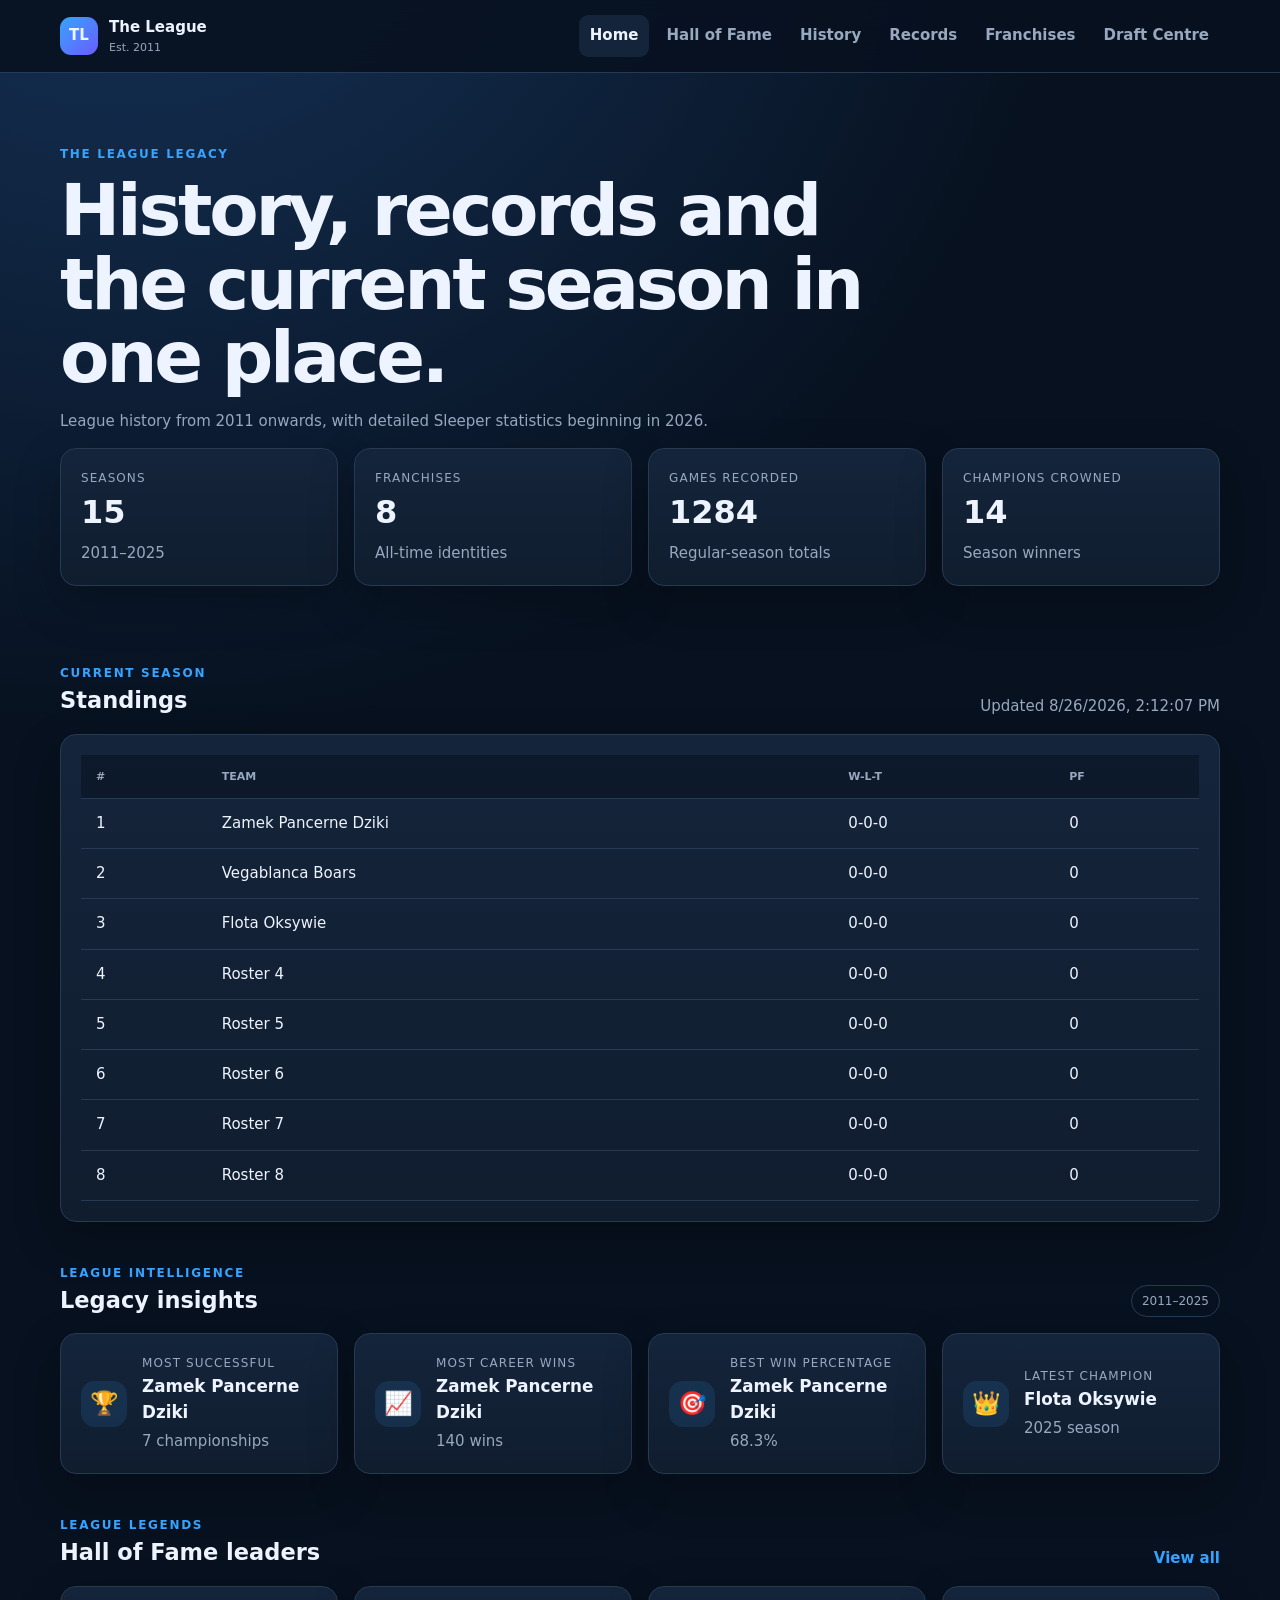
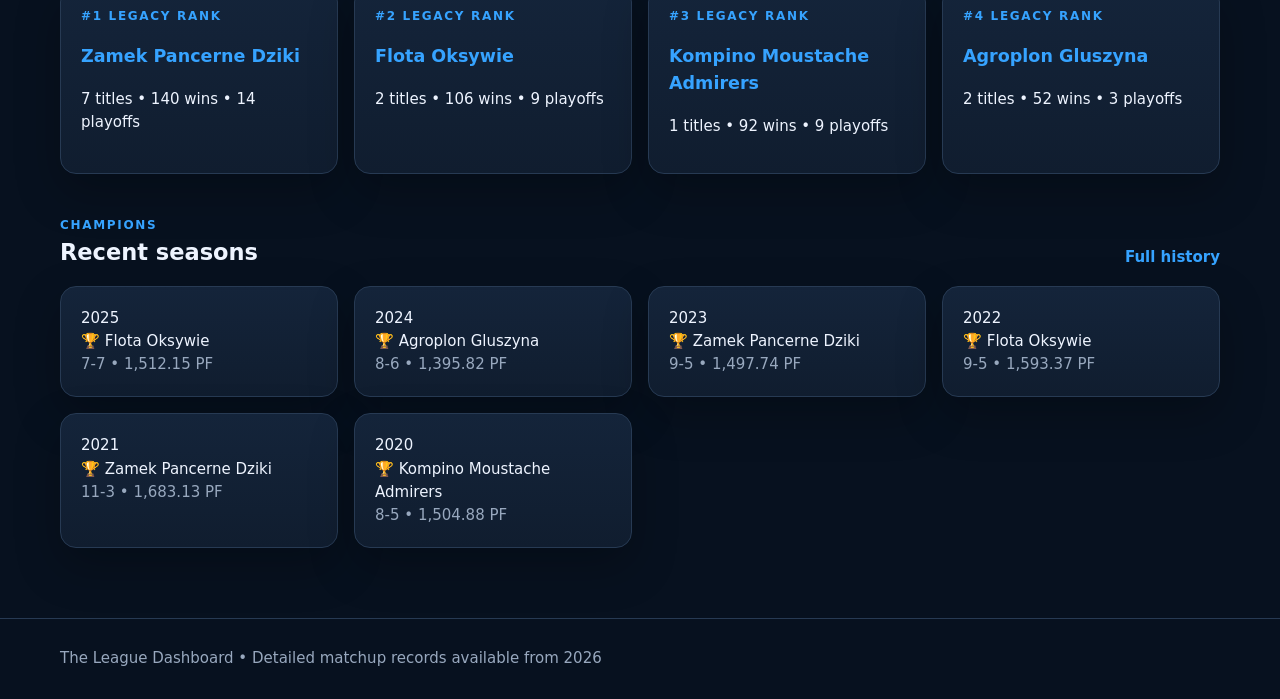
==== index.html @ a8aba73b "Add Draft Centre with year selector" ====
<!doctype html><html lang="en"><head><meta charset="utf-8"><meta name="viewport" content="width=device-width,initial-scale=1"><title>The League Dashboard</title><link rel="stylesheet" href="styles.css?v=4.2"></head><body data-page="home"><header class="site-header"><div class="wrap header-inner"><a class="brand" href="index.html"><span class="brand-mark">TL</span><span><strong>The League</strong><small>Est. 2011</small></span></a><button class="nav-toggle">Menu</button><nav class="nav"><a class="active" href="index.html">Home</a><a href="hall-of-fame.html">Hall of Fame</a><a href="history.html">History</a><a href="records.html">Records</a><a href="franchise.html">Franchises</a><a href="draft.html">Draft Centre</a></nav></div></header><main class="wrap"><section class="hero"><p class="eyebrow">The League Legacy</p><h1>History, records and the current season in one place.</h1><p class="lede">League history from 2011 onwards, with detailed Sleeper statistics beginning in 2026.</p><div id="hero-kpis" class="kpi-grid"></div></section><section><div class="section-heading"><div><p class="eyebrow">Current season</p><h2>Standings</h2></div><span id="live-updated" class="muted"></span></div><div id="live-standings" class="card"><p class="muted">Loading current standings...</p></div></section><section><div class="section-heading"><div><p class="eyebrow">League intelligence</p><h2>Legacy insights</h2></div><span class="scope-pill">2011–2025</span></div><div id="home-insights" class="insight-grid"></div></section><section><div class="section-heading"><div><p class="eyebrow">League legends</p><h2>Hall of Fame leaders</h2></div><a class="text-link" href="hall-of-fame.html">View all</a></div><div id="home-leaders" class="card-grid"></div></section><section><div class="section-heading"><div><p class="eyebrow">Champions</p><h2>Recent seasons</h2></div><a class="text-link" href="history.html">Full history</a></div><div id="recent-champions" class="timeline-grid"></div></section></main><dialog id="methodology-dialog" class="methodology-dialog" aria-labelledby="methodology-title"><div class="dialog-head"><div><p class="eyebrow">Calculated metric</p><h2 id="methodology-title">How this metric works</h2></div><button class="dialog-close" type="button" aria-label="Close explanation">×</button></div><div id="methodology-content" class="methodology-content"></div></dialog><footer><div class="wrap">The League Dashboard <span class="muted">• Detailed matchup records available from 2026</span></div></footer><script src="legacy.js?v=4.2"></script></body></html>
---- styles.css ----
:root{--bg:#07111f;--panel:#101d2f;--panel2:#14243a;--ink:#eef4ff;--muted:#98a8be;--line:#273a53;--blue:#36a3ff;--gold:#f6c453;--green:#55d6a0;--radius:16px;--shadow:0 18px 45px rgba(0,0,0,.25)}*{box-sizing:border-box}html{color-scheme:dark}body{margin:0;background:radial-gradient(circle at 10% -10%,#17365e 0,transparent 35%),var(--bg);color:var(--ink);font:15px/1.55 Inter,system-ui,sans-serif}.wrap{width:min(1160px,calc(100% - 32px));margin:auto}.site-header{position:sticky;top:0;z-index:20;background:rgba(7,17,31,.88);border-bottom:1px solid var(--line);backdrop-filter:blur(16px)}.header-inner{min-height:72px;display:flex;align-items:center;justify-content:space-between}.brand{display:flex;align-items:center;gap:11px;color:var(--ink);text-decoration:none}.brand-mark{display:grid;place-items:center;width:38px;height:38px;border-radius:11px;background:linear-gradient(135deg,var(--blue),#6b5cff);font-weight:900}.brand strong,.brand small{display:block}.brand small{color:var(--muted);font-size:11px}.nav{display:flex;gap:6px}.nav a{color:var(--muted);text-decoration:none;padding:9px 11px;border-radius:9px;font-weight:650}.nav a:hover,.nav a.active{background:var(--panel2);color:var(--ink)}.nav-toggle{display:none}.hero,.page-hero{padding:72px 0 36px}.hero h1,.page-hero h1{font-size:clamp(2.25rem,6vw,4.5rem);line-height:1.02;letter-spacing:-.045em;max-width:850px;margin:.15em 0}.eyebrow{color:var(--blue);text-transform:uppercase;letter-spacing:.14em;font-weight:850;font-size:12px;margin:0}.lede,.muted{color:var(--muted)}.kpi-grid,.card-grid,.timeline-grid,.insight-grid{display:grid;grid-template-columns:repeat(4,1fr);gap:16px}.card,.record-card,.timeline-card,.insight-card,.dynasty-card{background:linear-gradient(180deg,var(--panel2),var(--panel));border:1px solid var(--line);border-radius:var(--radius);padding:20px;box-shadow:var(--shadow)}.kpi .value,.record-value{font-size:2rem;font-weight:900}.kpi .label,.record-label{color:var(--muted);font-size:12px;text-transform:uppercase;letter-spacing:.09em}.kpi .detail,.record-detail{color:var(--muted);margin-top:5px}.section-heading{display:flex;align-items:end;justify-content:space-between;gap:18px;margin:42px 0 16px}.section-heading h2{margin:0}.scope-pill{padding:6px 10px;border:1px solid var(--line);border-radius:999px;color:var(--muted);font-size:12px}.text-link{color:var(--blue);text-decoration:none;font-weight:750}.table-wrap{overflow:auto;padding:0}table{width:100%;border-collapse:collapse;min-width:700px}th,td{padding:13px 15px;text-align:left;border-bottom:1px solid var(--line);white-space:nowrap}th{font-size:11px;text-transform:uppercase;color:var(--muted);background:rgba(7,17,31,.5)}.champion{color:var(--gold)}.insight-card{display:flex;gap:15px;align-items:center}.insight-icon{display:grid;place-items:center;flex:0 0 46px;height:46px;border-radius:14px;background:rgba(54,163,255,.12);font-size:23px}.insight-value{font-size:1.05rem;font-weight:850}.dynasty-podium{display:grid;grid-template-columns:repeat(3,1fr);gap:18px;align-items:end}.dynasty-card{text-align:center;position:relative;border-radius:20px;padding:28px 20px}.dynasty-card.place-1{min-height:285px;border-color:rgba(246,196,83,.75);background:radial-gradient(circle at top,rgba(246,196,83,.18),transparent 55%),linear-gradient(180deg,var(--panel2),var(--panel))}.dynasty-place{font-size:2.2rem}.dynasty-grade{position:absolute;top:16px;right:16px;width:48px;height:48px;display:grid;place-items:center;border-radius:50%;background:var(--blue);font-weight:950}.place-1 .dynasty-grade{background:var(--gold);color:#392b04}.dynasty-card h3 a{color:var(--ink);text-decoration:none}.dynasty-index{font-size:2.7rem;font-weight:950}.dynasty-index small{font-size:.8rem;color:var(--muted)}.grade-badge{display:inline-grid;place-items:center;min-width:36px;height:28px;border-radius:8px;background:rgba(54,163,255,.16);color:#86c9ff;font-weight:900}.filters{margin:15px 0 22px}.filters label{color:var(--muted);font-size:12px;text-transform:uppercase}.filters select{display:block;margin-top:7px;min-width:240px;background:var(--panel);color:var(--ink);border:1px solid var(--line);border-radius:10px;padding:10px}.career-timeline{display:flex;gap:8px;overflow-x:auto}.timeline-season{min-width:76px;text-align:center;text-decoration:none;color:var(--ink);border:1px solid var(--line);border-radius:12px;padding:10px 7px}.timeline-season span,.timeline-season small{display:block;color:var(--muted);font-size:11px}.timeline-season strong{display:block;font-size:1.45rem;margin:5px}.timeline-season.finish-1{border-color:rgba(246,196,83,.75);background:rgba(246,196,83,.08)}.two-col{display:grid;grid-template-columns:2fr 1fr;gap:24px}.identity-list{list-style:none;padding:0}.identity-list li{padding:9px 0;border-bottom:1px solid var(--line)}footer{border-top:1px solid var(--line);margin-top:70px;padding:28px 0;color:var(--muted)}@media(max-width:900px){.nav-toggle{display:block;background:var(--panel);color:var(--ink);border:1px solid var(--line);padding:8px 12px}.nav{display:none;position:absolute;top:70px;left:16px;right:16px;flex-direction:column;background:var(--panel);padding:10px}.nav.open{display:flex}.kpi-grid,.card-grid,.timeline-grid,.insight-grid{grid-template-columns:repeat(2,1fr)}.dynasty-podium,.two-col{grid-template-columns:1fr}}@media(max-width:570px){.kpi-grid,.card-grid,.timeline-grid,.insight-grid{grid-template-columns:1fr}}

/* Version 5: methodology information for calculated metrics */
.metric-label{display:inline-flex;align-items:center;gap:6px}.info-icon{display:inline-grid;place-items:center;width:19px;height:19px;padding:0;border:1px solid rgba(134,201,255,.55);border-radius:50%;background:rgba(54,163,255,.12);color:#86c9ff;font:800 12px/1 Georgia,serif;cursor:pointer;vertical-align:middle}.info-icon:hover,.info-icon:focus-visible{background:var(--blue);border-color:var(--blue);color:#fff;outline:none;box-shadow:0 0 0 3px rgba(54,163,255,.2)}.dynasty-grade .info-icon{position:absolute;right:-5px;bottom:-4px;width:18px;height:18px;background:var(--panel);color:#86c9ff}.dynasty-index small{display:inline-flex;align-items:center;gap:5px}.methodology-dialog{width:min(600px,calc(100% - 28px));padding:0;border:1px solid var(--line);border-radius:18px;background:linear-gradient(180deg,var(--panel2),var(--panel));color:var(--ink);box-shadow:0 30px 90px rgba(0,0,0,.55)}.methodology-dialog::backdrop{background:rgba(1,7,15,.72);backdrop-filter:blur(4px)}.dialog-head{display:flex;align-items:flex-start;justify-content:space-between;gap:20px;padding:24px 26px 17px;border-bottom:1px solid var(--line)}.dialog-head h2{margin:3px 0 0}.dialog-close{display:grid;place-items:center;flex:0 0 36px;height:36px;border:1px solid var(--line);border-radius:10px;background:rgba(7,17,31,.5);color:var(--ink);font-size:25px;cursor:pointer}.dialog-close:hover{border-color:var(--blue)}.methodology-content{padding:22px 26px 27px;color:var(--muted)}.methodology-content p:first-child{margin-top:0}.methodology-content strong{color:var(--ink)}.methodology-content li{margin:5px 0}.formula{padding:15px 17px;border:1px solid var(--line);border-radius:12px;background:rgba(7,17,31,.45)}.method-note{font-size:13px;border-left:3px solid var(--gold);padding-left:12px}.kpi .label .info-icon{transform:translateY(-1px)}

.record-grid,.podium-grid{display:grid;grid-template-columns:repeat(3,1fr);gap:16px}.podium-card{background:linear-gradient(180deg,var(--panel2),var(--panel));border:1px solid var(--line);border-radius:var(--radius);padding:20px;box-shadow:var(--shadow)}.podium-place{font-size:2rem}.podium-card h3{margin:7px 0 0}.notice{margin:40px 0;padding:18px 20px;border:1px solid #5b4c27;border-radius:var(--radius);background:rgba(246,196,83,.08)}.notice p{margin:.35rem 0 0;color:var(--muted)}.version{float:right;font-size:12px;color:var(--muted)}.error{background:rgba(255,123,123,.1);border:1px solid rgba(255,123,123,.5);padding:16px;border-radius:12px}@media(max-width:900px){.record-grid,.podium-grid{grid-template-columns:1fr}}
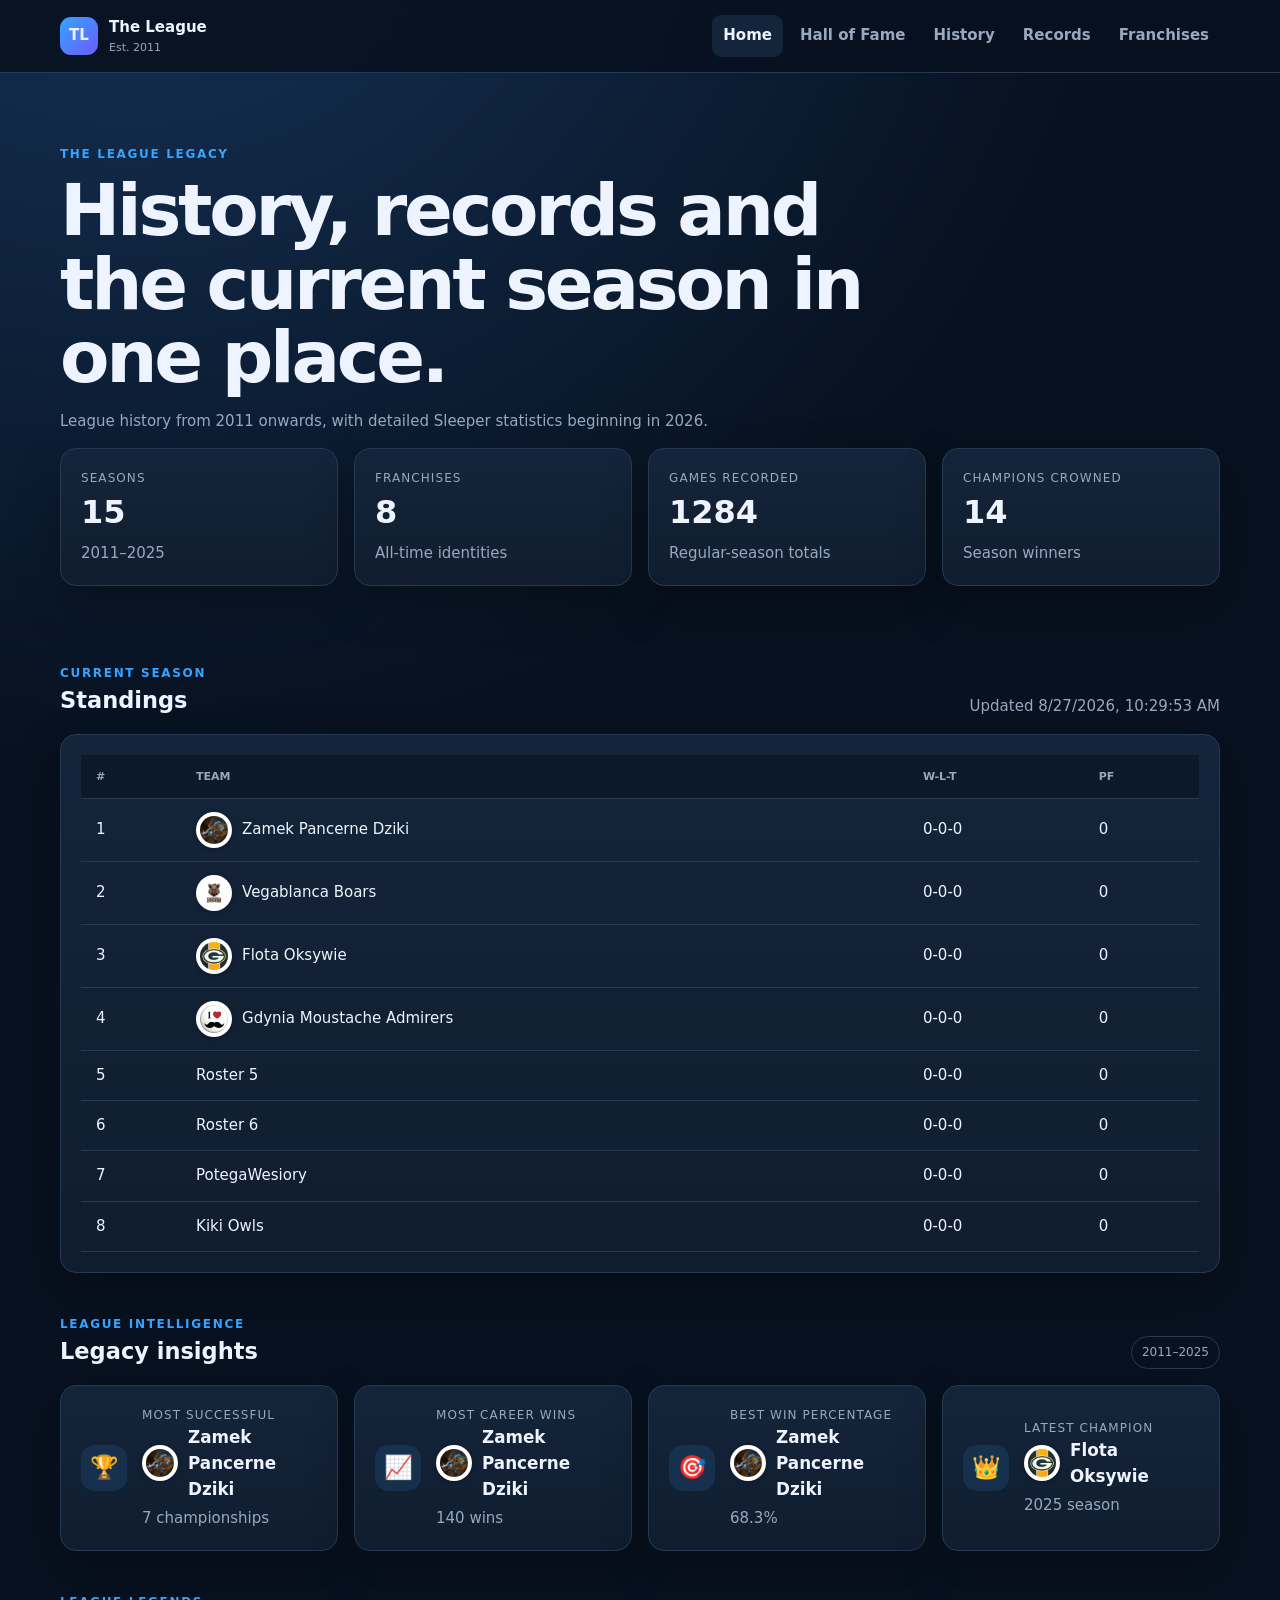
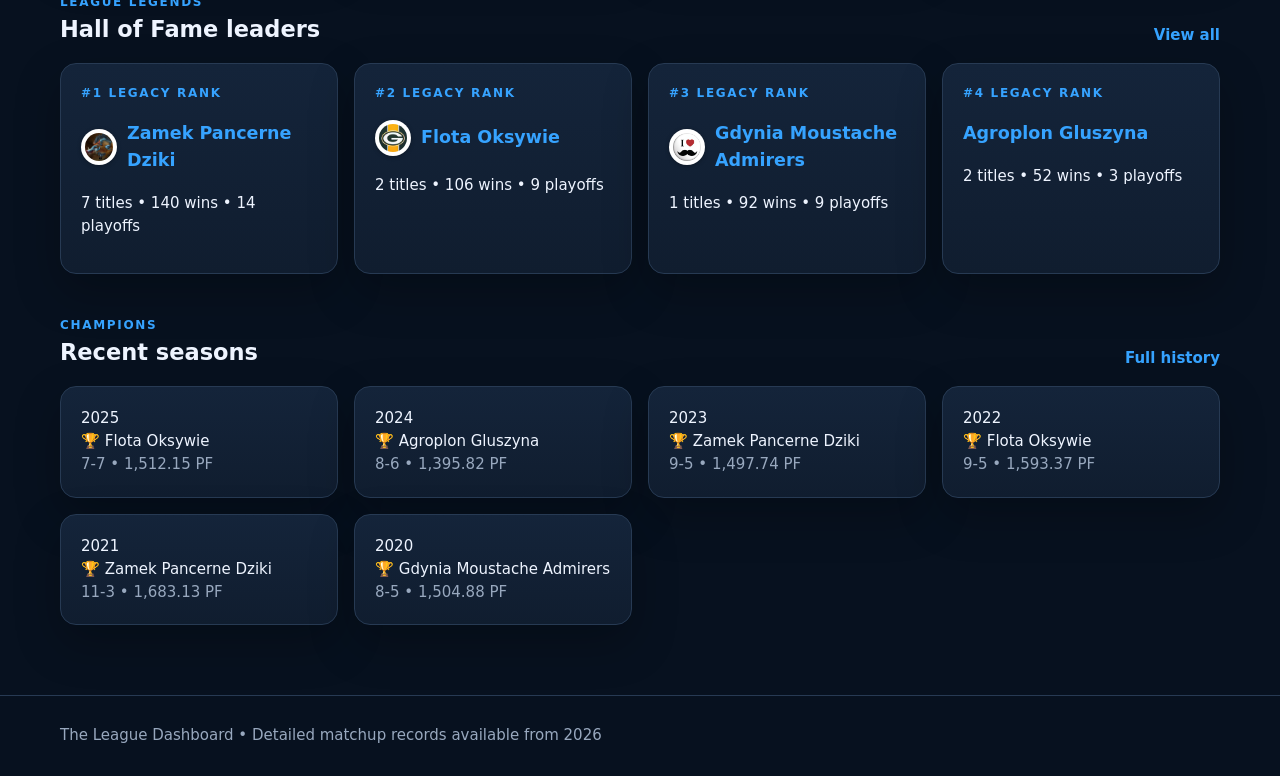
==== commit 60f75a7b: "Add automatic franchise logos" ====
--- a/index.html
+++ b/index.html
@@ -1 +1 @@
-<!doctype html><html lang="en"><head><meta charset="utf-8"><meta name="viewport" content="width=device-width,initial-scale=1"><title>The League Dashboard</title><link rel="stylesheet" href="styles.css?v=4.2"></head><body data-page="home"><header class="site-header"><div class="wrap header-inner"><a class="brand" href="index.html"><span class="brand-mark">TL</span><span><strong>The League</strong><small>Est. 2011</small></span></a><button class="nav-toggle">Menu</button><nav class="nav"><a class="active" href="index.html">Home</a><a href="hall-of-fame.html">Hall of Fame</a><a href="history.html">History</a><a href="records.html">Records</a><a href="franchise.html">Franchises</a><a href="draft.html">Draft Centre</a></nav></div></header><main class="wrap"><section class="hero"><p class="eyebrow">The League Legacy</p><h1>History, records and the current season in one place.</h1><p class="lede">League history from 2011 onwards, with detailed Sleeper statistics beginning in 2026.</p><div id="hero-kpis" class="kpi-grid"></div></section><section><div class="section-heading"><div><p class="eyebrow">Current season</p><h2>Standings</h2></div><span id="live-updated" class="muted"></span></div><div id="live-standings" class="card"><p class="muted">Loading current standings...</p></div></section><section><div class="section-heading"><div><p class="eyebrow">League intelligence</p><h2>Legacy insights</h2></div><span class="scope-pill">2011–2025</span></div><div id="home-insights" class="insight-grid"></div></section><section><div class="section-heading"><div><p class="eyebrow">League legends</p><h2>Hall of Fame leaders</h2></div><a class="text-link" href="hall-of-fame.html">View all</a></div><div id="home-leaders" class="card-grid"></div></section><section><div class="section-heading"><div><p class="eyebrow">Champions</p><h2>Recent seasons</h2></div><a class="text-link" href="history.html">Full history</a></div><div id="recent-champions" class="timeline-grid"></div></section></main><dialog id="methodology-dialog" class="methodology-dialog" aria-labelledby="methodology-title"><div class="dialog-head"><div><p class="eyebrow">Calculated metric</p><h2 id="methodology-title">How this metric works</h2></div><button class="dialog-close" type="button" aria-label="Close explanation">×</button></div><div id="methodology-content" class="methodology-content"></div></dialog><footer><div class="wrap">The League Dashboard <span class="muted">• Detailed matchup records available from 2026</span></div></footer><script src="legacy.js?v=4.2"></script></body></html>
+<!doctype html><html lang="en"><head><meta charset="utf-8"><meta name="viewport" content="width=device-width,initial-scale=1"><title>The League Dashboard</title><link rel="stylesheet" href="styles.css?v=4.2"></head><body data-page="home"><header class="site-header"><div class="wrap header-inner"><a class="brand" href="index.html"><span class="brand-mark">TL</span><span><strong>The League</strong><small>Est. 2011</small></span></a><button class="nav-toggle">Menu</button><nav class="nav"><a class="active" href="index.html">Home</a><a href="hall-of-fame.html">Hall of Fame</a><a href="history.html">History</a><a href="records.html">Records</a><a href="franchise.html">Franchises</a></nav></div></header><main class="wrap"><section class="hero"><p class="eyebrow">The League Legacy</p><h1>History, records and the current season in one place.</h1><p class="lede">League history from 2011 onwards, with detailed Sleeper statistics beginning in 2026.</p><div id="hero-kpis" class="kpi-grid"></div></section><section><div class="section-heading"><div><p class="eyebrow">Current season</p><h2>Standings</h2></div><span id="live-updated" class="muted"></span></div><div id="live-standings" class="card"><p class="muted">Loading current standings...</p></div></section><section><div class="section-heading"><div><p class="eyebrow">League intelligence</p><h2>Legacy insights</h2></div><span class="scope-pill">2011–2025</span></div><div id="home-insights" class="insight-grid"></div></section><section><div class="section-heading"><div><p class="eyebrow">League legends</p><h2>Hall of Fame leaders</h2></div><a class="text-link" href="hall-of-fame.html">View all</a></div><div id="home-leaders" class="card-grid"></div></section><section><div class="section-heading"><div><p class="eyebrow">Champions</p><h2>Recent seasons</h2></div><a class="text-link" href="history.html">Full history</a></div><div id="recent-champions" class="timeline-grid"></div></section></main><dialog id="methodology-dialog" class="methodology-dialog" aria-labelledby="methodology-title"><div class="dialog-head"><div><p class="eyebrow">Calculated metric</p><h2 id="methodology-title">How this metric works</h2></div><button class="dialog-close" type="button" aria-label="Close explanation">×</button></div><div id="methodology-content" class="methodology-content"></div></dialog><footer><div class="wrap">The League Dashboard <span class="muted">• Detailed matchup records available from 2026</span></div></footer><script src="legacy.js?v=4.2"></script><script src="logo-enhancer.js?v=1.0"></script></body></html>
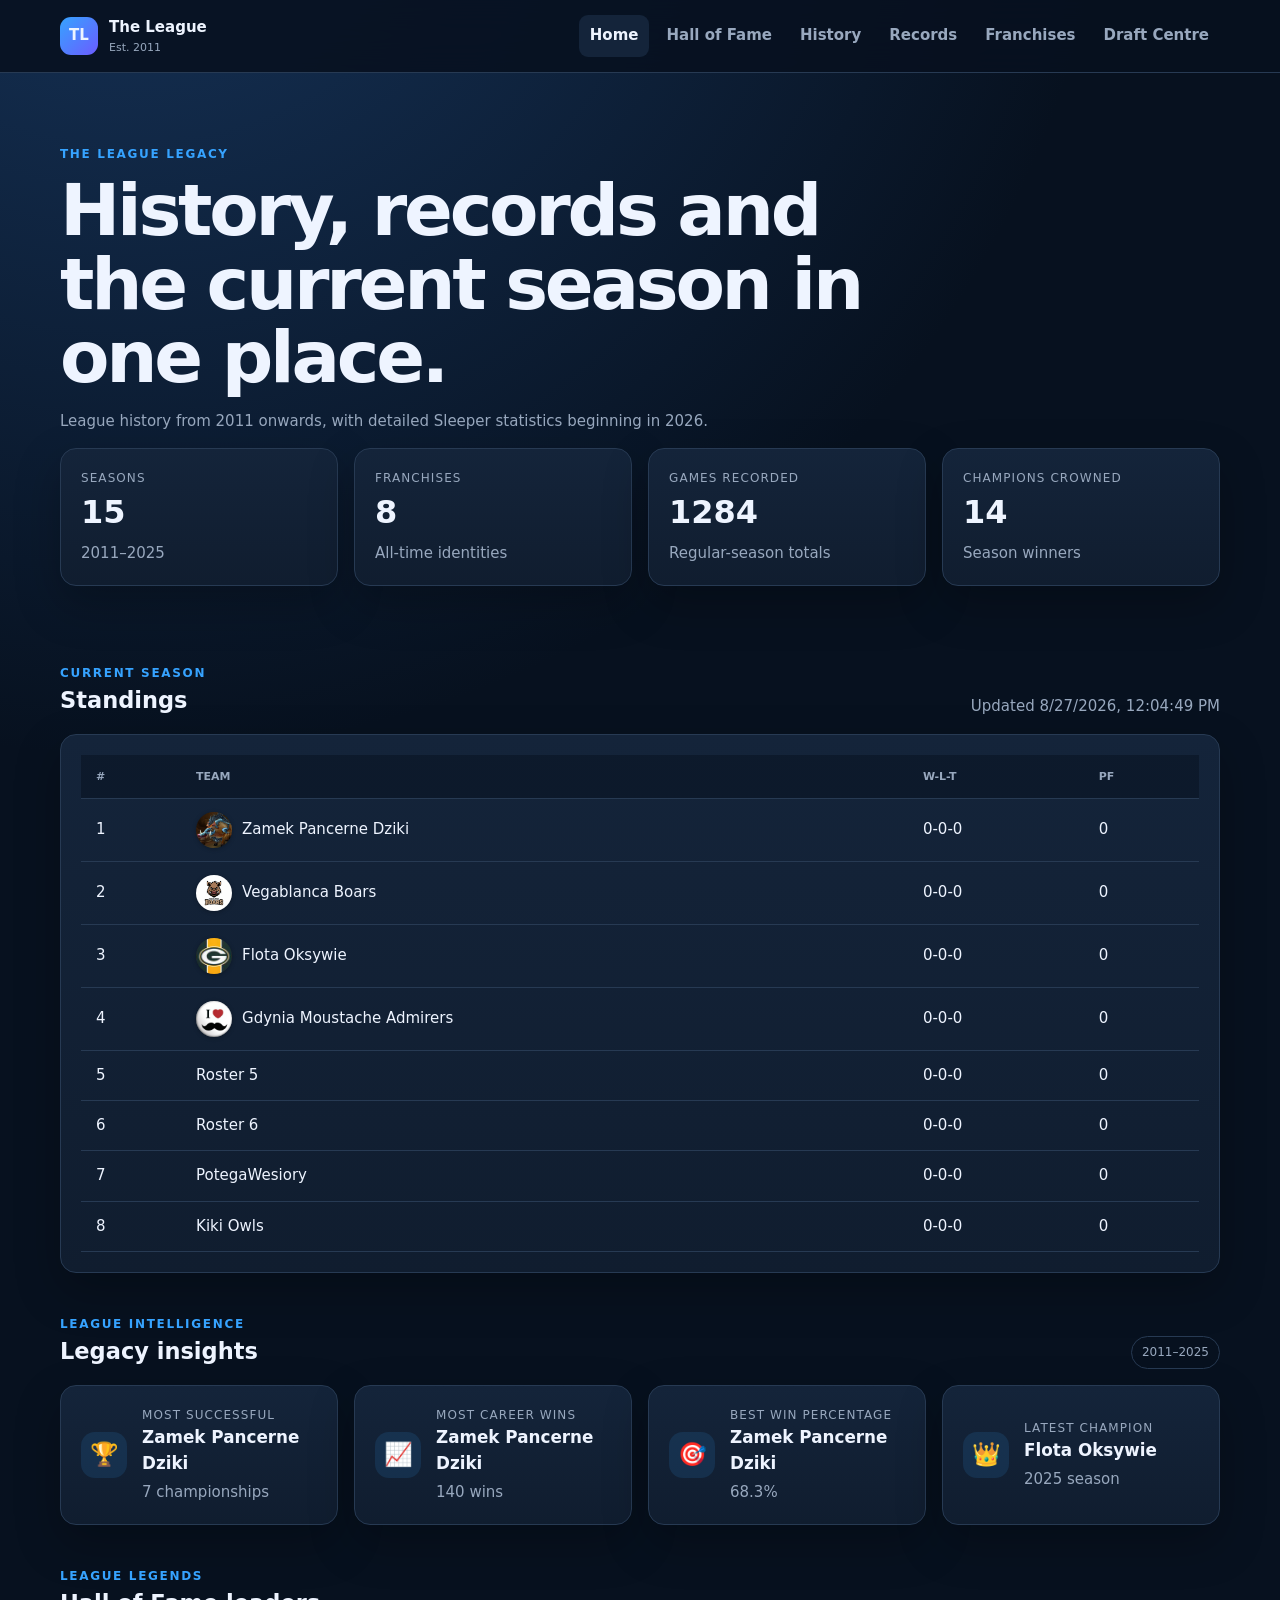
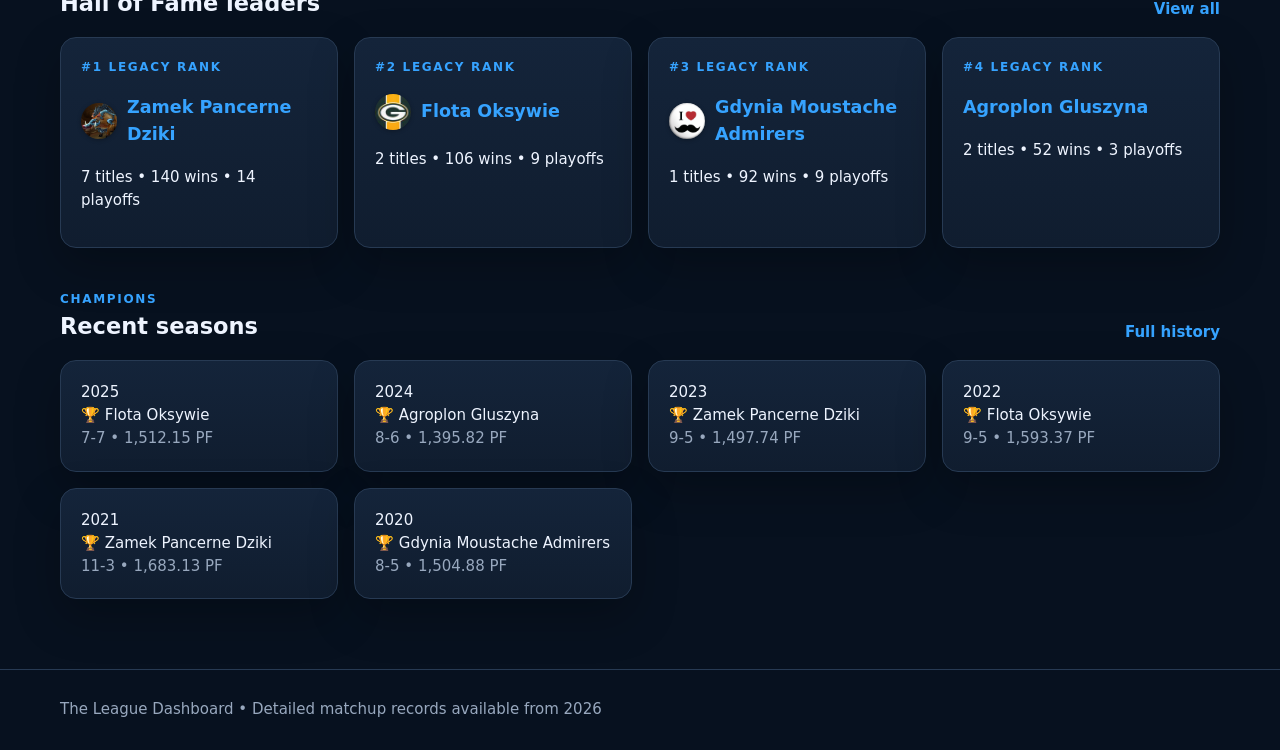
==== commit 1041296d: "Restore Draft Centre navigation" ====
--- a/index.html
+++ b/index.html
@@ -1 +1 @@
-<!doctype html><html lang="en"><head><meta charset="utf-8"><meta name="viewport" content="width=device-width,initial-scale=1"><title>The League Dashboard</title><link rel="stylesheet" href="styles.css?v=4.2"></head><body data-page="home"><header class="site-header"><div class="wrap header-inner"><a class="brand" href="index.html"><span class="brand-mark">TL</span><span><strong>The League</strong><small>Est. 2011</small></span></a><button class="nav-toggle">Menu</button><nav class="nav"><a class="active" href="index.html">Home</a><a href="hall-of-fame.html">Hall of Fame</a><a href="history.html">History</a><a href="records.html">Records</a><a href="franchise.html">Franchises</a></nav></div></header><main class="wrap"><section class="hero"><p class="eyebrow">The League Legacy</p><h1>History, records and the current season in one place.</h1><p class="lede">League history from 2011 onwards, with detailed Sleeper statistics beginning in 2026.</p><div id="hero-kpis" class="kpi-grid"></div></section><section><div class="section-heading"><div><p class="eyebrow">Current season</p><h2>Standings</h2></div><span id="live-updated" class="muted"></span></div><div id="live-standings" class="card"><p class="muted">Loading current standings...</p></div></section><section><div class="section-heading"><div><p class="eyebrow">League intelligence</p><h2>Legacy insights</h2></div><span class="scope-pill">2011–2025</span></div><div id="home-insights" class="insight-grid"></div></section><section><div class="section-heading"><div><p class="eyebrow">League legends</p><h2>Hall of Fame leaders</h2></div><a class="text-link" href="hall-of-fame.html">View all</a></div><div id="home-leaders" class="card-grid"></div></section><section><div class="section-heading"><div><p class="eyebrow">Champions</p><h2>Recent seasons</h2></div><a class="text-link" href="history.html">Full history</a></div><div id="recent-champions" class="timeline-grid"></div></section></main><dialog id="methodology-dialog" class="methodology-dialog" aria-labelledby="methodology-title"><div class="dialog-head"><div><p class="eyebrow">Calculated metric</p><h2 id="methodology-title">How this metric works</h2></div><button class="dialog-close" type="button" aria-label="Close explanation">×</button></div><div id="methodology-content" class="methodology-content"></div></dialog><footer><div class="wrap">The League Dashboard <span class="muted">• Detailed matchup records available from 2026</span></div></footer><script src="legacy.js?v=4.2"></script><script src="logo-enhancer.js?v=1.0"></script></body></html>+<!doctype html><html lang="en"><head><meta charset="utf-8"><meta name="viewport" content="width=device-width,initial-scale=1"><title>The League Dashboard</title><link rel="stylesheet" href="styles.css?v=4.2"></head><body data-page="home"><header class="site-header"><div class="wrap header-inner"><a class="brand" href="index.html"><span class="brand-mark">TL</span><span><strong>The League</strong><small>Est. 2011</small></span></a><button class="nav-toggle">Menu</button><nav class="nav"><a class="active" href="index.html">Home</a><a href="hall-of-fame.html">Hall of Fame</a><a href="history.html">History</a><a href="records.html">Records</a><a href="franchise.html">Franchises</a><a href="draft.html">Draft Centre</a></nav></div></header><main class="wrap"><section class="hero"><p class="eyebrow">The League Legacy</p><h1>History, records and the current season in one place.</h1><p class="lede">League history from 2011 onwards, with detailed Sleeper statistics beginning in 2026.</p><div id="hero-kpis" class="kpi-grid"></div></section><section><div class="section-heading"><div><p class="eyebrow">Current season</p><h2>Standings</h2></div><span id="live-updated" class="muted"></span></div><div id="live-standings" class="card"><p class="muted">Loading current standings...</p></div></section><section><div class="section-heading"><div><p class="eyebrow">League intelligence</p><h2>Legacy insights</h2></div><span class="scope-pill">2011–2025</span></div><div id="home-insights" class="insight-grid"></div></section><section><div class="section-heading"><div><p class="eyebrow">League legends</p><h2>Hall of Fame leaders</h2></div><a class="text-link" href="hall-of-fame.html">View all</a></div><div id="home-leaders" class="card-grid"></div></section><section><div class="section-heading"><div><p class="eyebrow">Champions</p><h2>Recent seasons</h2></div><a class="text-link" href="history.html">Full history</a></div><div id="recent-champions" class="timeline-grid"></div></section></main><dialog id="methodology-dialog" class="methodology-dialog" aria-labelledby="methodology-title"><div class="dialog-head"><div><p class="eyebrow">Calculated metric</p><h2 id="methodology-title">How this metric works</h2></div><button class="dialog-close" type="button" aria-label="Close explanation">×</button></div><div id="methodology-content" class="methodology-content"></div></dialog><footer><div class="wrap">The League Dashboard <span class="muted">• Detailed matchup records available from 2026</span></div></footer><script src="legacy.js?v=4.2"></script><script src="logo-enhancer.js?v=1.0"></script></body></html>
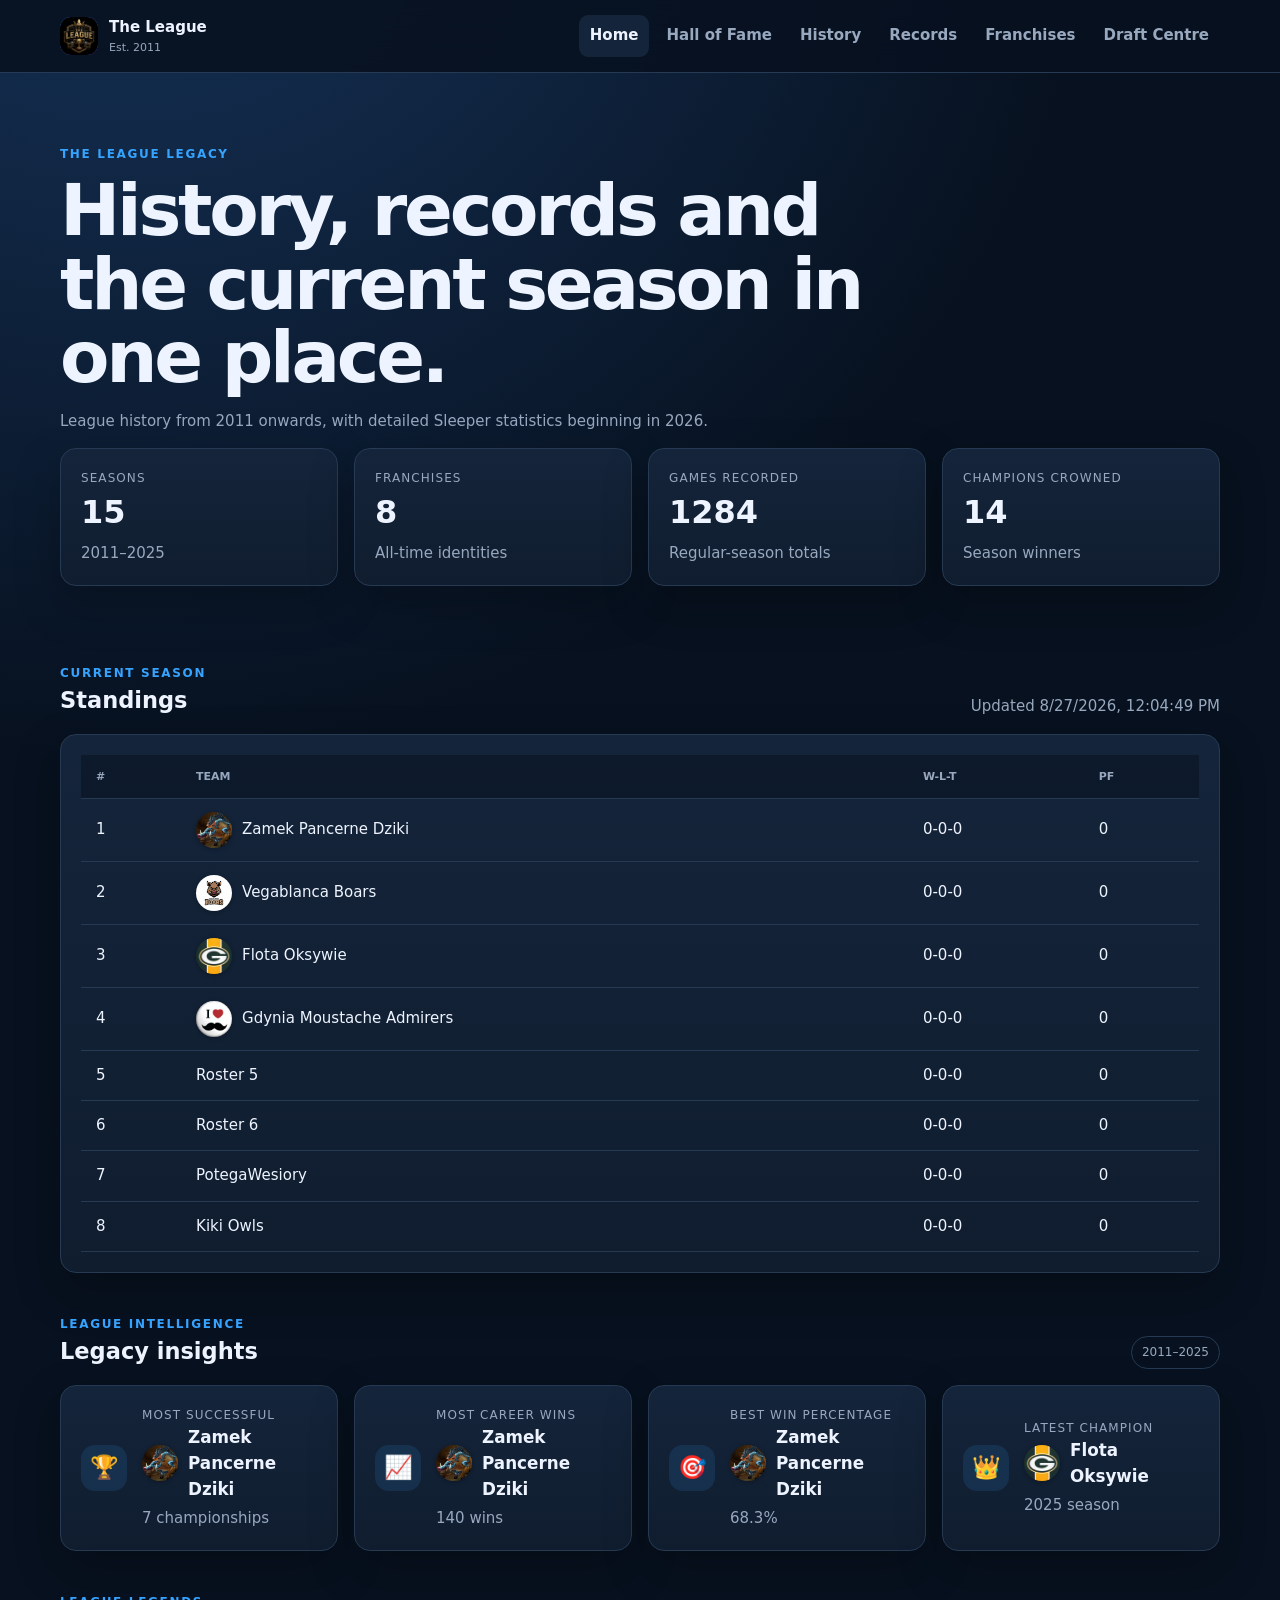
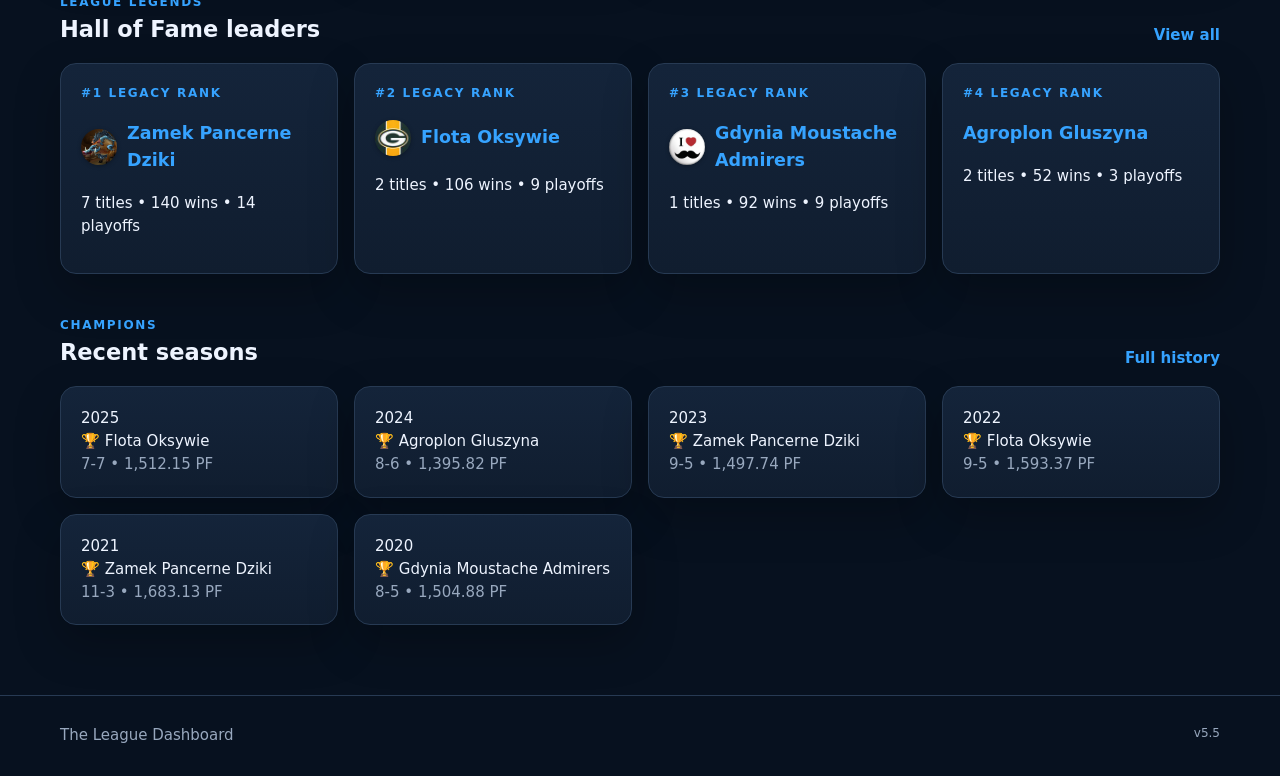
==== commit 6efbed4f: "Add league logo and release v5.5" ====
--- a/index.html
+++ b/index.html
@@ -1 +1 @@
-<!doctype html><html lang="en"><head><meta charset="utf-8"><meta name="viewport" content="width=device-width,initial-scale=1"><title>The League Dashboard</title><link rel="stylesheet" href="styles.css?v=4.2"></head><body data-page="home"><header class="site-header"><div class="wrap header-inner"><a class="brand" href="index.html"><span class="brand-mark">TL</span><span><strong>The League</strong><small>Est. 2011</small></span></a><button class="nav-toggle">Menu</button><nav class="nav"><a class="active" href="index.html">Home</a><a href="hall-of-fame.html">Hall of Fame</a><a href="history.html">History</a><a href="records.html">Records</a><a href="franchise.html">Franchises</a><a href="draft.html">Draft Centre</a></nav></div></header><main class="wrap"><section class="hero"><p class="eyebrow">The League Legacy</p><h1>History, records and the current season in one place.</h1><p class="lede">League history from 2011 onwards, with detailed Sleeper statistics beginning in 2026.</p><div id="hero-kpis" class="kpi-grid"></div></section><section><div class="section-heading"><div><p class="eyebrow">Current season</p><h2>Standings</h2></div><span id="live-updated" class="muted"></span></div><div id="live-standings" class="card"><p class="muted">Loading current standings...</p></div></section><section><div class="section-heading"><div><p class="eyebrow">League intelligence</p><h2>Legacy insights</h2></div><span class="scope-pill">2011–2025</span></div><div id="home-insights" class="insight-grid"></div></section><section><div class="section-heading"><div><p class="eyebrow">League legends</p><h2>Hall of Fame leaders</h2></div><a class="text-link" href="hall-of-fame.html">View all</a></div><div id="home-leaders" class="card-grid"></div></section><section><div class="section-heading"><div><p class="eyebrow">Champions</p><h2>Recent seasons</h2></div><a class="text-link" href="history.html">Full history</a></div><div id="recent-champions" class="timeline-grid"></div></section></main><dialog id="methodology-dialog" class="methodology-dialog" aria-labelledby="methodology-title"><div class="dialog-head"><div><p class="eyebrow">Calculated metric</p><h2 id="methodology-title">How this metric works</h2></div><button class="dialog-close" type="button" aria-label="Close explanation">×</button></div><div id="methodology-content" class="methodology-content"></div></dialog><footer><div class="wrap">The League Dashboard <span class="muted">• Detailed matchup records available from 2026</span></div></footer><script src="legacy.js?v=4.2"></script><script src="logo-enhancer.js?v=1.0"></script></body></html>+<!doctype html><html lang="en"><head><meta charset="utf-8"><meta name="viewport" content="width=device-width,initial-scale=1"><title>The League Dashboard</title><link rel="stylesheet" href="styles.css?v=4.2"></head><body data-page="home"><header class="site-header"><div class="wrap header-inner"><a class="brand" href="index.html"><span class="brand-mark"><img src="logos/logo.png" alt="The League logo" style="display:block;width:100%;height:100%;object-fit:cover;border-radius:inherit"></span><span><strong>The League</strong><small>Est. 2011</small></span></a><button class="nav-toggle" type="button">Menu</button><nav class="nav"><a class="active" href="index.html">Home</a><a href="hall-of-fame.html">Hall of Fame</a><a href="history.html">History</a><a href="records.html">Records</a><a href="franchise.html">Franchises</a><a href="draft.html">Draft Centre</a></nav></div></header><main class="wrap"><section class="hero"><p class="eyebrow">The League Legacy</p><h1>History, records and the current season in one place.</h1><p class="lede">League history from 2011 onwards, with detailed Sleeper statistics beginning in 2026.</p><div id="hero-kpis" class="kpi-grid"></div></section><section><div class="section-heading"><div><p class="eyebrow">Current season</p><h2>Standings</h2></div><span id="live-updated" class="muted"></span></div><div id="live-standings" class="card"><p class="muted">Loading current standings...</p></div></section><section><div class="section-heading"><div><p class="eyebrow">League intelligence</p><h2>Legacy insights</h2></div><span class="scope-pill">2011–2025</span></div><div id="home-insights" class="insight-grid"></div></section><section><div class="section-heading"><div><p class="eyebrow">League legends</p><h2>Hall of Fame leaders</h2></div><a class="text-link" href="hall-of-fame.html">View all</a></div><div id="home-leaders" class="card-grid"></div></section><section><div class="section-heading"><div><p class="eyebrow">Champions</p><h2>Recent seasons</h2></div><a class="text-link" href="history.html">Full history</a></div><div id="recent-champions" class="timeline-grid"></div></section></main><dialog id="methodology-dialog" class="methodology-dialog" aria-labelledby="methodology-title"><div class="dialog-head"><div><p class="eyebrow">Calculated metric</p><h2 id="methodology-title">How this metric works</h2></div><button class="dialog-close" type="button" aria-label="Close explanation">×</button></div><div id="methodology-content" class="methodology-content"></div></dialog><footer><div class="wrap">The League Dashboard <span class="version">v5.5</span></div></footer><script src="legacy.js?v=4.2"></script><script src="logo-enhancer.js?v=1.0"></script></body></html>
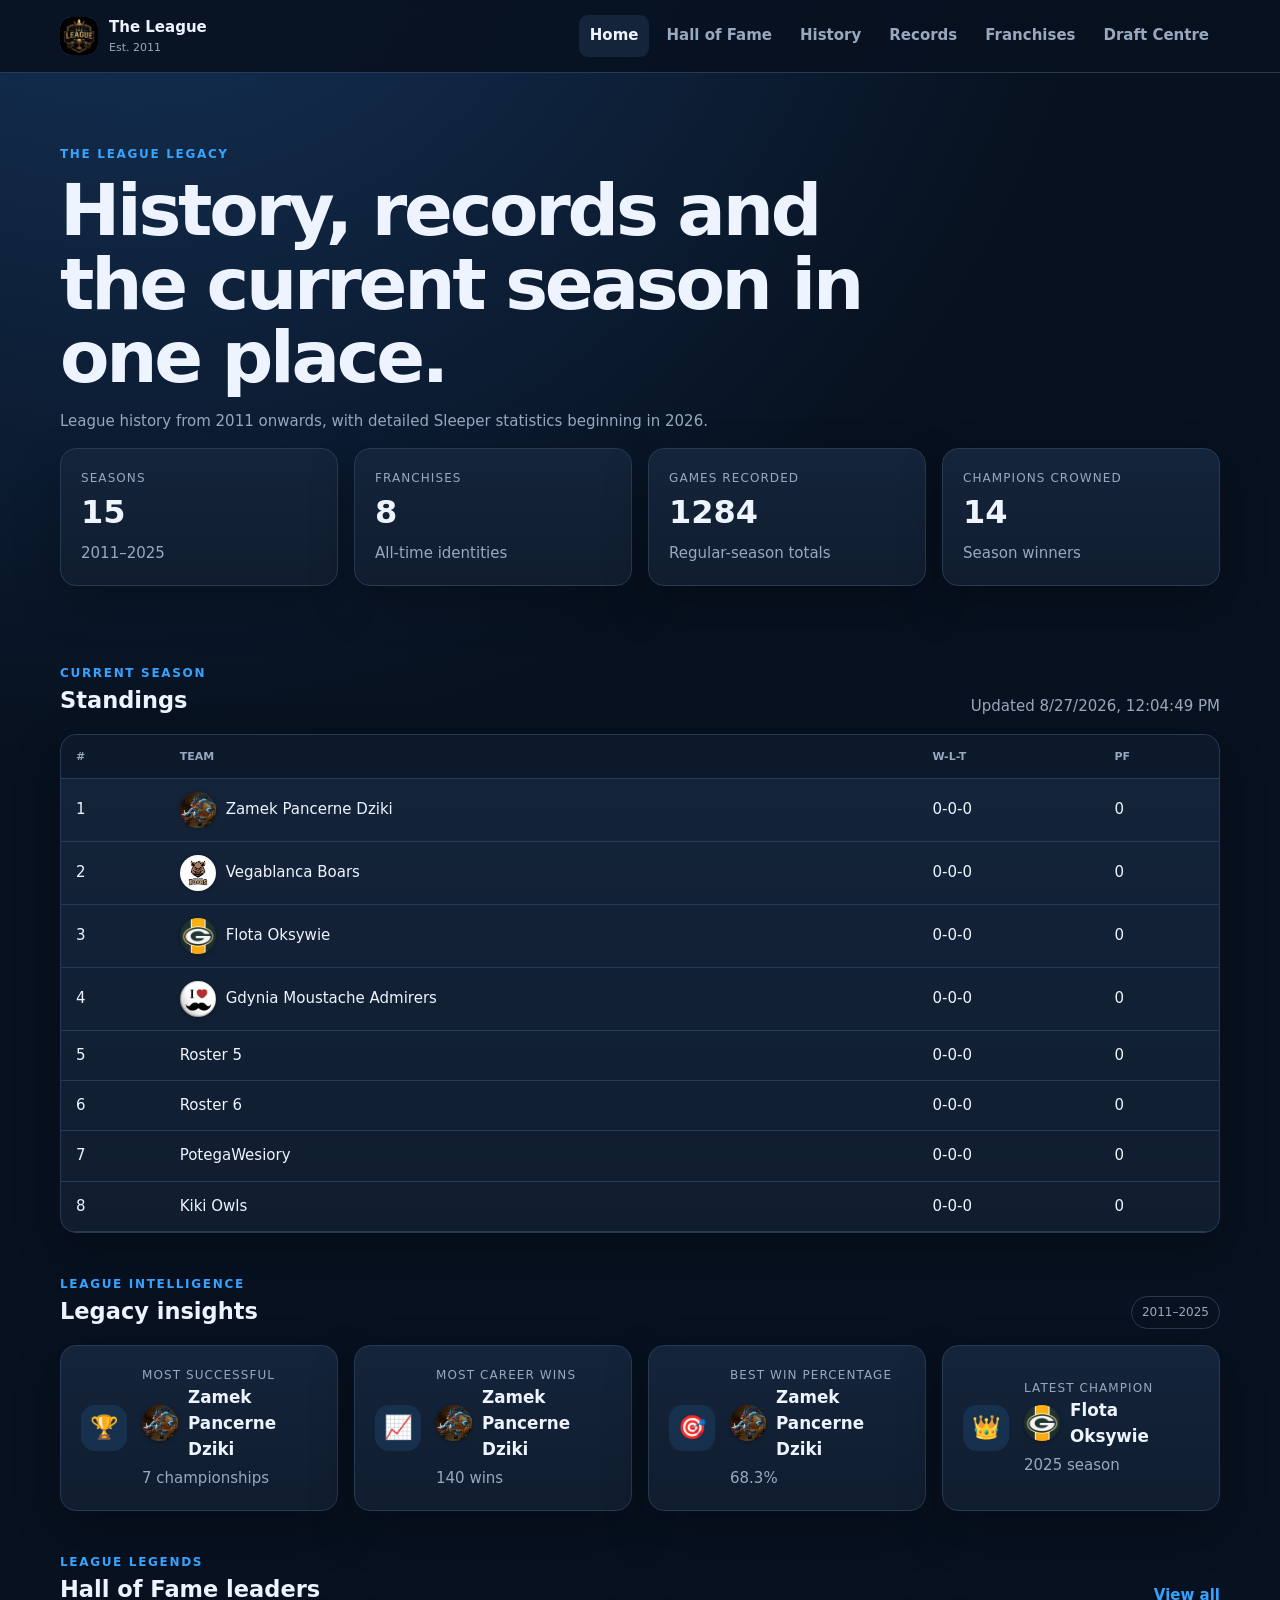
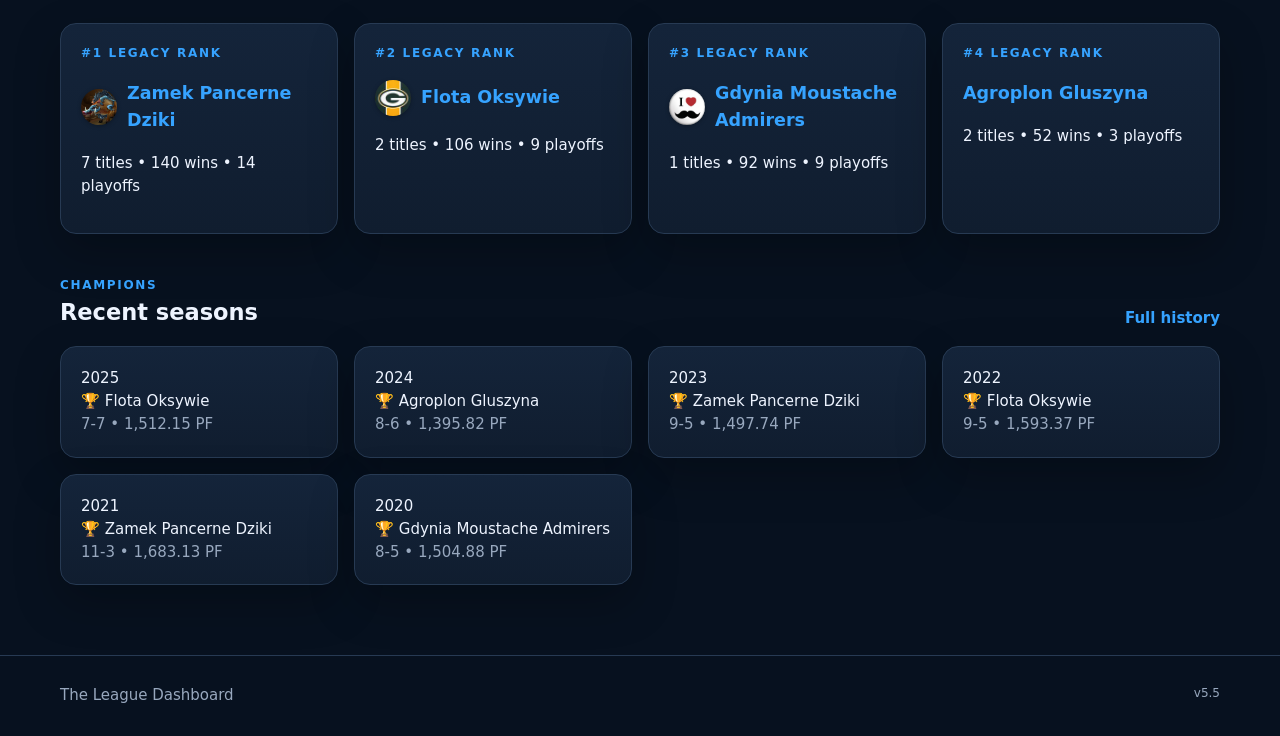
==== commit de28b4bf: "Fix mobile standings table overflow" ====
--- a/index.html
+++ b/index.html
@@ -1 +1 @@
-<!doctype html><html lang="en"><head><meta charset="utf-8"><meta name="viewport" content="width=device-width,initial-scale=1"><title>The League Dashboard</title><link rel="stylesheet" href="styles.css?v=4.2"></head><body data-page="home"><header class="site-header"><div class="wrap header-inner"><a class="brand" href="index.html"><span class="brand-mark"><img src="logos/logo.png" alt="The League logo" style="display:block;width:100%;height:100%;object-fit:cover;border-radius:inherit"></span><span><strong>The League</strong><small>Est. 2011</small></span></a><button class="nav-toggle" type="button">Menu</button><nav class="nav"><a class="active" href="index.html">Home</a><a href="hall-of-fame.html">Hall of Fame</a><a href="history.html">History</a><a href="records.html">Records</a><a href="franchise.html">Franchises</a><a href="draft.html">Draft Centre</a></nav></div></header><main class="wrap"><section class="hero"><p class="eyebrow">The League Legacy</p><h1>History, records and the current season in one place.</h1><p class="lede">League history from 2011 onwards, with detailed Sleeper statistics beginning in 2026.</p><div id="hero-kpis" class="kpi-grid"></div></section><section><div class="section-heading"><div><p class="eyebrow">Current season</p><h2>Standings</h2></div><span id="live-updated" class="muted"></span></div><div id="live-standings" class="card"><p class="muted">Loading current standings...</p></div></section><section><div class="section-heading"><div><p class="eyebrow">League intelligence</p><h2>Legacy insights</h2></div><span class="scope-pill">2011–2025</span></div><div id="home-insights" class="insight-grid"></div></section><section><div class="section-heading"><div><p class="eyebrow">League legends</p><h2>Hall of Fame leaders</h2></div><a class="text-link" href="hall-of-fame.html">View all</a></div><div id="home-leaders" class="card-grid"></div></section><section><div class="section-heading"><div><p class="eyebrow">Champions</p><h2>Recent seasons</h2></div><a class="text-link" href="history.html">Full history</a></div><div id="recent-champions" class="timeline-grid"></div></section></main><dialog id="methodology-dialog" class="methodology-dialog" aria-labelledby="methodology-title"><div class="dialog-head"><div><p class="eyebrow">Calculated metric</p><h2 id="methodology-title">How this metric works</h2></div><button class="dialog-close" type="button" aria-label="Close explanation">×</button></div><div id="methodology-content" class="methodology-content"></div></dialog><footer><div class="wrap">The League Dashboard <span class="version">v5.5</span></div></footer><script src="legacy.js?v=4.2"></script><script src="logo-enhancer.js?v=1.0"></script></body></html>+<!doctype html><html lang="en"><head><meta charset="utf-8"><meta name="viewport" content="width=device-width,initial-scale=1"><title>The League Dashboard</title><link rel="stylesheet" href="styles.css?v=4.2"></head><body data-page="home"><header class="site-header"><div class="wrap header-inner"><a class="brand" href="index.html"><span class="brand-mark"><img src="logos/logo.png" alt="The League logo" style="display:block;width:100%;height:100%;object-fit:cover;border-radius:inherit"></span><span><strong>The League</strong><small>Est. 2011</small></span></a><button class="nav-toggle" type="button">Menu</button><nav class="nav"><a class="active" href="index.html">Home</a><a href="hall-of-fame.html">Hall of Fame</a><a href="history.html">History</a><a href="records.html">Records</a><a href="franchise.html">Franchises</a><a href="draft.html">Draft Centre</a></nav></div></header><main class="wrap"><section class="hero"><p class="eyebrow">The League Legacy</p><h1>History, records and the current season in one place.</h1><p class="lede">League history from 2011 onwards, with detailed Sleeper statistics beginning in 2026.</p><div id="hero-kpis" class="kpi-grid"></div></section><section><div class="section-heading"><div><p class="eyebrow">Current season</p><h2>Standings</h2></div><span id="live-updated" class="muted"></span></div><div id="live-standings" class="card table-wrap"><p class="muted">Loading current standings...</p></div></section><section><div class="section-heading"><div><p class="eyebrow">League intelligence</p><h2>Legacy insights</h2></div><span class="scope-pill">2011–2025</span></div><div id="home-insights" class="insight-grid"></div></section><section><div class="section-heading"><div><p class="eyebrow">League legends</p><h2>Hall of Fame leaders</h2></div><a class="text-link" href="hall-of-fame.html">View all</a></div><div id="home-leaders" class="card-grid"></div></section><section><div class="section-heading"><div><p class="eyebrow">Champions</p><h2>Recent seasons</h2></div><a class="text-link" href="history.html">Full history</a></div><div id="recent-champions" class="timeline-grid"></div></section></main><dialog id="methodology-dialog" class="methodology-dialog" aria-labelledby="methodology-title"><div class="dialog-head"><div><p class="eyebrow">Calculated metric</p><h2 id="methodology-title">How this metric works</h2></div><button class="dialog-close" type="button" aria-label="Close explanation">×</button></div><div id="methodology-content" class="methodology-content"></div></dialog><footer><div class="wrap">The League Dashboard <span class="version">v5.5</span></div></footer><script src="legacy.js?v=4.2"></script><script src="logo-enhancer.js?v=1.0"></script></body></html>
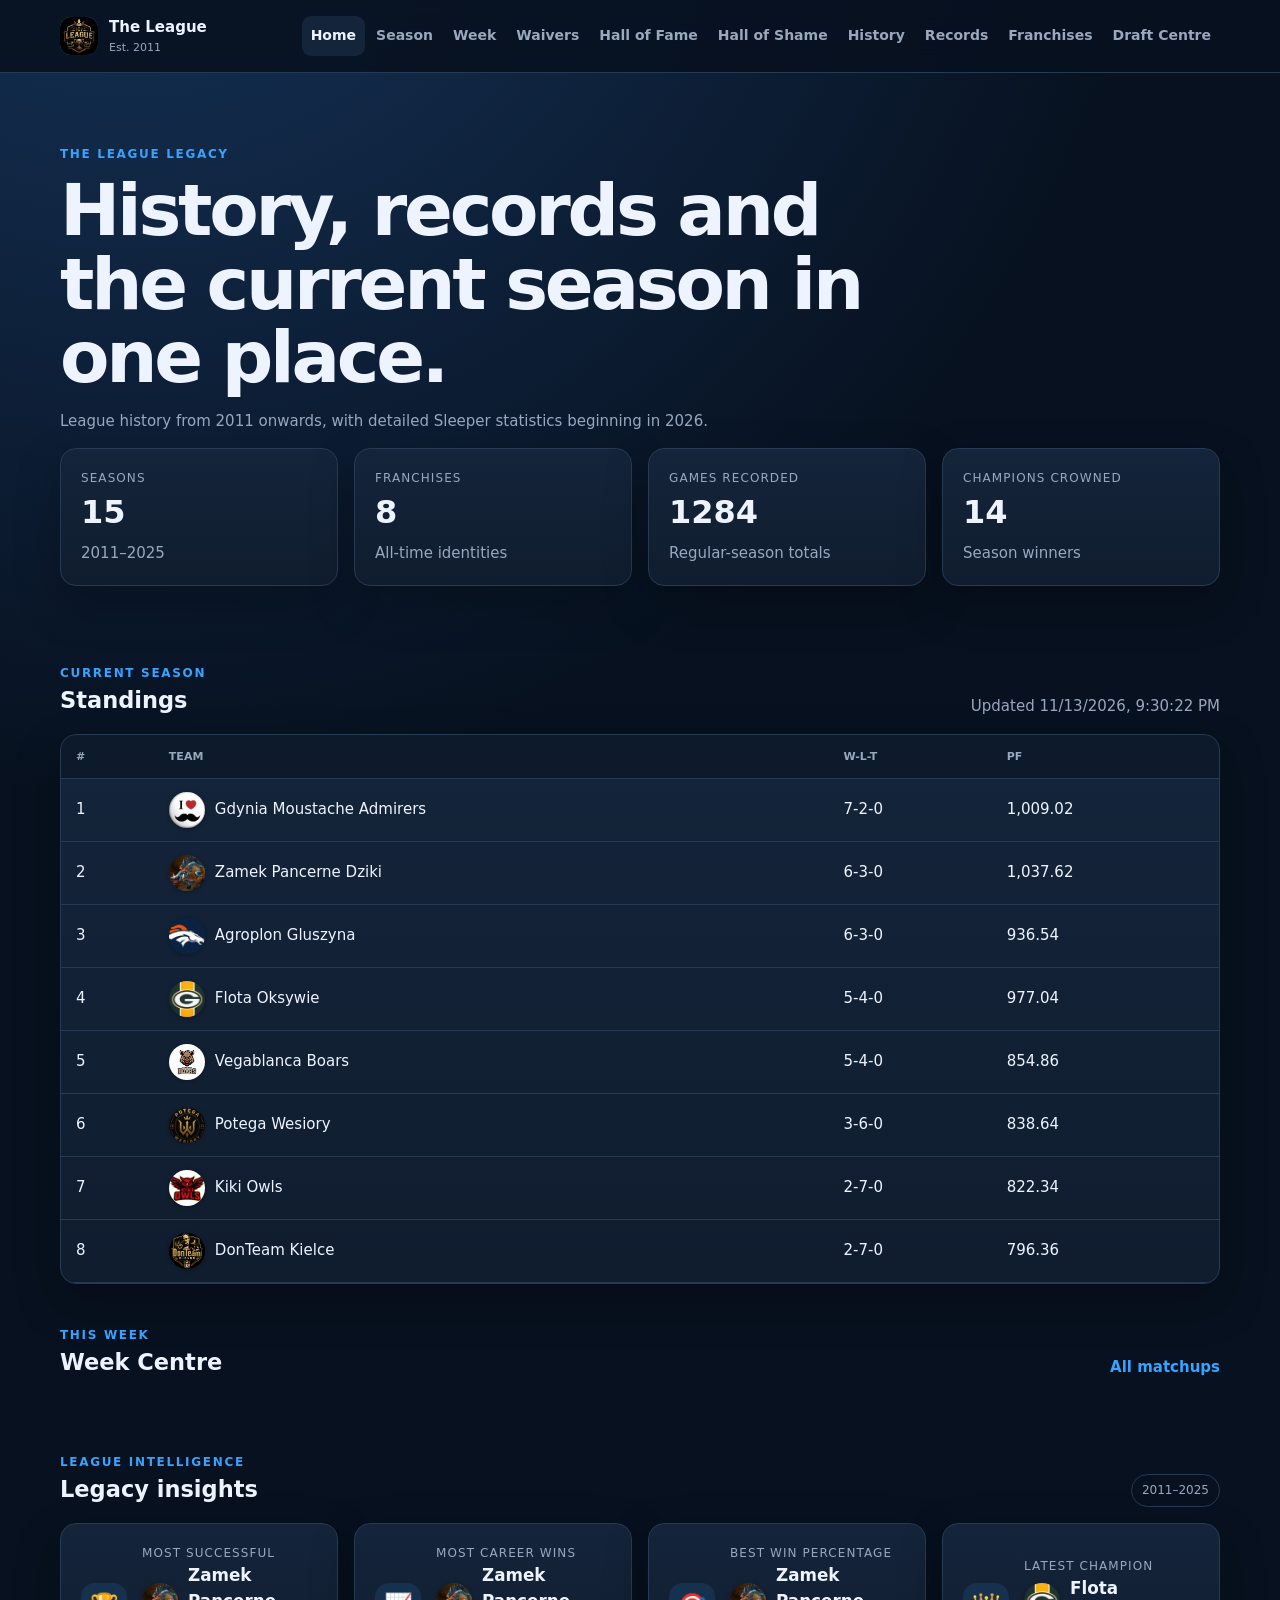
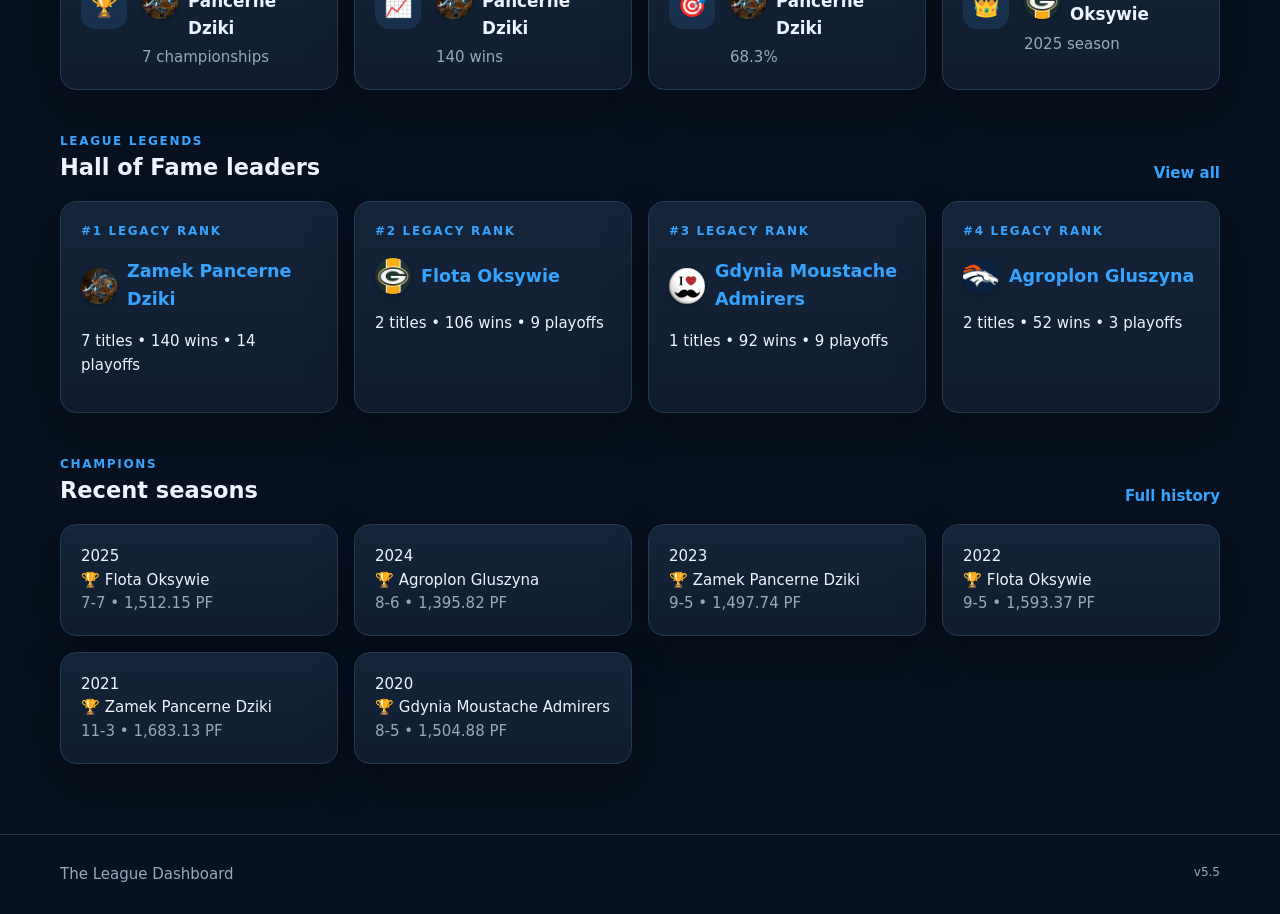
==== commit 900743aa: "Add season stats engine and Season, Week, Waivers, Hall of Shame pages Stats (scripts/build_stats.py" ====
--- a/index.html
+++ b/index.html
@@ -1 +1 @@
-<!doctype html><html lang="en"><head><meta charset="utf-8"><meta name="viewport" content="width=device-width,initial-scale=1"><title>The League Dashboard</title><link rel="stylesheet" href="styles.css?v=4.2"></head><body data-page="home"><header class="site-header"><div class="wrap header-inner"><a class="brand" href="index.html"><span class="brand-mark"><img src="logos/logo.png" alt="The League logo" style="display:block;width:100%;height:100%;object-fit:cover;border-radius:inherit"></span><span><strong>The League</strong><small>Est. 2011</small></span></a><button class="nav-toggle" type="button">Menu</button><nav class="nav"><a class="active" href="index.html">Home</a><a href="hall-of-fame.html">Hall of Fame</a><a href="history.html">History</a><a href="records.html">Records</a><a href="franchise.html">Franchises</a><a href="draft.html">Draft Centre</a></nav></div></header><main class="wrap"><section class="hero"><p class="eyebrow">The League Legacy</p><h1>History, records and the current season in one place.</h1><p class="lede">League history from 2011 onwards, with detailed Sleeper statistics beginning in 2026.</p><div id="hero-kpis" class="kpi-grid"></div></section><section><div class="section-heading"><div><p class="eyebrow">Current season</p><h2>Standings</h2></div><span id="live-updated" class="muted"></span></div><div id="live-standings" class="card table-wrap"><p class="muted">Loading current standings...</p></div></section><section><div class="section-heading"><div><p class="eyebrow">League intelligence</p><h2>Legacy insights</h2></div><span class="scope-pill">2011–2025</span></div><div id="home-insights" class="insight-grid"></div></section><section><div class="section-heading"><div><p class="eyebrow">League legends</p><h2>Hall of Fame leaders</h2></div><a class="text-link" href="hall-of-fame.html">View all</a></div><div id="home-leaders" class="card-grid"></div></section><section><div class="section-heading"><div><p class="eyebrow">Champions</p><h2>Recent seasons</h2></div><a class="text-link" href="history.html">Full history</a></div><div id="recent-champions" class="timeline-grid"></div></section></main><dialog id="methodology-dialog" class="methodology-dialog" aria-labelledby="methodology-title"><div class="dialog-head"><div><p class="eyebrow">Calculated metric</p><h2 id="methodology-title">How this metric works</h2></div><button class="dialog-close" type="button" aria-label="Close explanation">×</button></div><div id="methodology-content" class="methodology-content"></div></dialog><footer><div class="wrap">The League Dashboard <span class="version">v5.5</span></div></footer><script src="legacy.js?v=4.2"></script><script src="logo-enhancer.js?v=1.0"></script></body></html>
+<!doctype html><html lang="en"><head><meta charset="utf-8"><meta name="viewport" content="width=device-width,initial-scale=1"><title>The League Dashboard</title><link rel="stylesheet" href="styles.css?v=4.3"><link rel="stylesheet" href="season.css?v=1.0"></head><body data-page="home"><header class="site-header"><div class="wrap header-inner"><a class="brand" href="index.html"><span class="brand-mark"><img src="logos/logo.png" alt="The League logo" style="display:block;width:100%;height:100%;object-fit:cover;border-radius:inherit"></span><span><strong>The League</strong><small>Est. 2011</small></span></a><button class="nav-toggle" type="button">Menu</button><nav class="nav"><a class="active" href="index.html">Home</a><a href="season.html">Season</a><a href="week.html">Week</a><a href="waivers.html">Waivers</a><a href="hall-of-fame.html">Hall of Fame</a><a href="hall-of-shame.html">Hall of Shame</a><a href="history.html">History</a><a href="records.html">Records</a><a href="franchise.html">Franchises</a><a href="draft.html">Draft Centre</a></nav></div></header><main class="wrap"><section class="hero"><p class="eyebrow">The League Legacy</p><h1>History, records and the current season in one place.</h1><p class="lede">League history from 2011 onwards, with detailed Sleeper statistics beginning in 2026.</p><div id="hero-kpis" class="kpi-grid"></div></section><section><div class="section-heading"><div><p class="eyebrow">Current season</p><h2>Standings</h2></div><span id="live-updated" class="muted"></span></div><div id="live-standings" class="card table-wrap"><p class="muted">Loading current standings...</p></div></section><section><div class="section-heading"><div><p class="eyebrow" id="home-week-eyebrow">This week</p><h2>Week Centre</h2></div><a class="text-link" href="week.html">All matchups</a></div><div id="home-week" class="s-home-week"></div><div id="home-season" class="s-tiles" style="margin-top:16px"></div></section><section><div class="section-heading"><div><p class="eyebrow">League intelligence</p><h2>Legacy insights</h2></div><span class="scope-pill">2011–2025</span></div><div id="home-insights" class="insight-grid"></div></section><section><div class="section-heading"><div><p class="eyebrow">League legends</p><h2>Hall of Fame leaders</h2></div><a class="text-link" href="hall-of-fame.html">View all</a></div><div id="home-leaders" class="card-grid"></div></section><section><div class="section-heading"><div><p class="eyebrow">Champions</p><h2>Recent seasons</h2></div><a class="text-link" href="history.html">Full history</a></div><div id="recent-champions" class="timeline-grid"></div></section></main><dialog id="methodology-dialog" class="methodology-dialog" aria-labelledby="methodology-title"><div class="dialog-head"><div><p class="eyebrow">Calculated metric</p><h2 id="methodology-title">How this metric works</h2></div><button class="dialog-close" type="button" aria-label="Close explanation">×</button></div><div id="methodology-content" class="methodology-content"></div></dialog><footer><div class="wrap">The League Dashboard <span class="version">v5.5</span></div></footer><script src="legacy.js?v=4.2"></script><script src="logo-enhancer.js?v=1.0"></script><script src="season-core.js?v=1.0"></script><script src="home-week.js?v=1.0"></script></body></html>
--- a/styles.css
+++ b/styles.css
@@ -4,3 +4,7 @@
 .metric-label{display:inline-flex;align-items:center;gap:6px}.info-icon{display:inline-grid;place-items:center;width:19px;height:19px;padding:0;border:1px solid rgba(134,201,255,.55);border-radius:50%;background:rgba(54,163,255,.12);color:#86c9ff;font:800 12px/1 Georgia,serif;cursor:pointer;vertical-align:middle}.info-icon:hover,.info-icon:focus-visible{background:var(--blue);border-color:var(--blue);color:#fff;outline:none;box-shadow:0 0 0 3px rgba(54,163,255,.2)}.dynasty-grade .info-icon{position:absolute;right:-5px;bottom:-4px;width:18px;height:18px;background:var(--panel);color:#86c9ff}.dynasty-index small{display:inline-flex;align-items:center;gap:5px}.methodology-dialog{width:min(600px,calc(100% - 28px));padding:0;border:1px solid var(--line);border-radius:18px;background:linear-gradient(180deg,var(--panel2),var(--panel));color:var(--ink);box-shadow:0 30px 90px rgba(0,0,0,.55)}.methodology-dialog::backdrop{background:rgba(1,7,15,.72);backdrop-filter:blur(4px)}.dialog-head{display:flex;align-items:flex-start;justify-content:space-between;gap:20px;padding:24px 26px 17px;border-bottom:1px solid var(--line)}.dialog-head h2{margin:3px 0 0}.dialog-close{display:grid;place-items:center;flex:0 0 36px;height:36px;border:1px solid var(--line);border-radius:10px;background:rgba(7,17,31,.5);color:var(--ink);font-size:25px;cursor:pointer}.dialog-close:hover{border-color:var(--blue)}.methodology-content{padding:22px 26px 27px;color:var(--muted)}.methodology-content p:first-child{margin-top:0}.methodology-content strong{color:var(--ink)}.methodology-content li{margin:5px 0}.formula{padding:15px 17px;border:1px solid var(--line);border-radius:12px;background:rgba(7,17,31,.45)}.method-note{font-size:13px;border-left:3px solid var(--gold);padding-left:12px}.kpi .label .info-icon{transform:translateY(-1px)}
 
 .record-grid,.podium-grid{display:grid;grid-template-columns:repeat(3,1fr);gap:16px}.podium-card{background:linear-gradient(180deg,var(--panel2),var(--panel));border:1px solid var(--line);border-radius:var(--radius);padding:20px;box-shadow:var(--shadow)}.podium-place{font-size:2rem}.podium-card h3{margin:7px 0 0}.notice{margin:40px 0;padding:18px 20px;border:1px solid #5b4c27;border-radius:var(--radius);background:rgba(246,196,83,.08)}.notice p{margin:.35rem 0 0;color:var(--muted)}.version{float:right;font-size:12px;color:var(--muted)}.error{background:rgba(255,123,123,.1);border:1px solid rgba(255,123,123,.5);padding:16px;border-radius:12px}@media(max-width:900px){.record-grid,.podium-grid{grid-template-columns:1fr}}
+
+/* Version 6: ten menu links on one row on desktop */
+@media(min-width:901px){.nav{gap:2px}.nav a{padding:9px 9px;font-size:14px}}
+@media(min-width:901px) and (max-width:1100px){.nav a{padding:8px 6px;font-size:13px}}
--- a/season.css
+++ b/season.css
@@ -0,0 +1,187 @@
+/* Season pages: Season, Week Centre, Waiver Wire, Hall of Shame.
+   Builds on the tokens in styles.css (--bg, --panel, --ink, --muted, --line, --blue, --gold, --green). */
+:root{--red:#e66767;--grid:#22344b;--axis:#7f90a8;--surface:#101d2f}
+
+/* Teams and logos */
+.s-team{display:inline-flex;align-items:center;gap:9px;min-width:0;vertical-align:middle}
+.s-team a,.s-team span{color:var(--ink);text-decoration:none;font-weight:700}
+.s-team a:hover{color:var(--blue)}
+.s-logo{border-radius:50%;object-fit:cover;flex:0 0 auto;box-shadow:0 1px 4px rgba(0,0,0,.3);background:var(--panel2)}
+.s-logo--blank{display:inline-block;width:28px;height:28px}
+
+/* Hero tiles */
+.s-tiles{display:grid;grid-template-columns:repeat(4,minmax(0,1fr));gap:14px}
+.s-tile{background:linear-gradient(180deg,var(--panel2),var(--panel));border:1px solid var(--line);border-radius:var(--radius);padding:18px 18px 16px;box-shadow:var(--shadow);min-width:0}
+.s-tile-label{color:var(--muted);font-size:11px;font-weight:800;letter-spacing:.09em;text-transform:uppercase;display:flex;gap:6px;align-items:center}
+.s-tile-value{font-size:1.9rem;font-weight:900;line-height:1.15;margin:6px 0 4px}
+.s-tile-detail{color:var(--muted);font-size:13px}
+.s-tile .s-team{margin-top:6px}
+.s-tile--gold{border-color:rgba(246,196,83,.55);background:radial-gradient(circle at 100% 0,rgba(246,196,83,.14),transparent 55%),linear-gradient(180deg,var(--panel2),var(--panel))}
+
+/* Tables */
+.s-table th[data-sort]{cursor:pointer;user-select:none}
+.s-table th[data-sort]:hover{color:var(--ink)}
+.s-table th.is-sorted{color:var(--ink)}
+.s-table td.num,.s-table th.num{text-align:right;font-variant-numeric:tabular-nums}
+.s-table tbody tr:hover{background:rgba(54,163,255,.05)}
+.s-table .s-rank{color:var(--muted);font-weight:800;width:36px}
+.s-table .s-strong{font-weight:850}
+.s-table tr.is-playoff td:first-child{box-shadow:inset 3px 0 0 var(--green)}
+.s-up{color:var(--green)}.s-down{color:var(--red)}
+.s-pill{display:inline-block;padding:2px 8px;border-radius:999px;border:1px solid var(--line);color:var(--muted);font-size:12px;font-weight:700}
+.s-pill--live{border-color:rgba(85,214,160,.55);color:var(--green);background:rgba(85,214,160,.1)}
+.s-pill--gold{border-color:rgba(246,196,83,.55);color:var(--gold);background:rgba(246,196,83,.1)}
+.s-meter{position:relative;display:inline-block;width:64px;height:8px;border-radius:999px;background:#183052;vertical-align:middle;margin-left:8px;overflow:hidden}
+.s-meter i{position:absolute;inset:0 auto 0 0;border-radius:999px;background:var(--blue)}
+
+/* Form chips W/L */
+.s-form{display:inline-flex;gap:3px}
+.s-form i{display:inline-grid;place-items:center;width:20px;height:20px;border-radius:6px;font-style:normal;font-size:11px;font-weight:900}
+.s-form-W{background:rgba(85,214,160,.16);color:var(--green)}
+.s-form-L{background:rgba(230,103,103,.16);color:var(--red)}
+.s-form-T,.s-form-x{background:rgba(152,168,190,.16);color:var(--muted)}
+
+/* Sparkline */
+.s-spark{vertical-align:middle}
+.s-spark path{fill:none;stroke:#5598e7;stroke-width:1.5;stroke-linejoin:round;stroke-linecap:round}
+.s-spark circle{fill:#86b6ef;stroke:var(--surface);stroke-width:2}
+
+/* Charts */
+.s-chart{width:100%;min-width:0}
+.s-chart svg{display:block;overflow:visible}
+.s-grid line,.s-gridline{stroke:var(--grid);stroke-width:1}
+.s-baseline{stroke:#3a5172;stroke-width:1}
+.s-axis{fill:var(--axis);font-size:11px;font-variant-numeric:tabular-nums}
+.s-line{fill:none;stroke-linejoin:round;stroke-linecap:round}
+.s-dot{stroke:var(--surface);stroke-width:2}
+.s-cross{stroke:#4a6285;stroke-width:1}
+.s-end-label{fill:var(--muted);font-size:12px;font-weight:700}
+.s-end-label--focus{fill:var(--ink)}
+.s-bar-label{fill:var(--ink);font-size:13px;font-weight:700}
+.s-bar-value{fill:var(--muted);font-size:12px;font-weight:800;font-variant-numeric:tabular-nums}
+.s-chart-card{padding:18px 18px 12px}
+.s-chart-head{display:flex;justify-content:space-between;align-items:baseline;gap:12px;flex-wrap:wrap;margin-bottom:8px}
+.s-chart-head h3{margin:0;font-size:1rem}
+.s-legend{display:flex;flex-wrap:wrap;gap:14px;color:var(--muted);font-size:12px;margin:2px 0 8px}
+.s-legend i{display:inline-block;width:14px;height:3px;border-radius:2px;margin-right:6px;vertical-align:middle}
+.s-legend .s-swatch{width:12px;height:12px;border-radius:3px}
+
+/* Team picker chips */
+.s-chips{display:flex;flex-wrap:wrap;gap:8px;margin:0 0 14px}
+.s-chip{display:inline-flex;align-items:center;gap:7px;padding:5px 11px 5px 8px;border:1px solid var(--line);border-radius:999px;background:var(--panel);color:var(--muted);font:700 13px/1.2 inherit;cursor:pointer}
+.s-chip i{display:inline-block;width:12px;height:3px;border-radius:2px}
+.s-chip:hover{color:var(--ink);border-color:#3a5172}
+.s-chip.is-on{color:var(--ink);border-color:var(--blue);background:rgba(54,163,255,.12)}
+.s-chip .s-logo{width:20px;height:20px}
+
+/* Tooltip */
+.s-tooltip{position:fixed;z-index:100;pointer-events:none;min-width:150px;max-width:300px;padding:10px 12px;border:1px solid var(--line);border-radius:12px;background:rgba(9,20,36,.97);box-shadow:0 14px 40px rgba(0,0,0,.45);font-size:13px}
+.s-tooltip[hidden]{display:none}
+.s-tip-title{color:var(--muted);font-size:11px;font-weight:800;letter-spacing:.06em;text-transform:uppercase;margin-bottom:6px}
+.s-tip-row{display:grid;grid-template-columns:14px auto 1fr;gap:8px;align-items:center;margin:3px 0}
+.s-tip-row i{width:12px;height:3px;border-radius:2px}
+.s-tip-row strong{font-variant-numeric:tabular-nums}
+.s-tip-row span{color:var(--muted);overflow:hidden;text-overflow:ellipsis;white-space:nowrap}
+
+/* Heatmap */
+.s-heat{display:grid;gap:3px;min-width:560px}
+.s-heat-cell{display:grid;place-items:center;height:38px;border-radius:6px;font-size:12px;font-weight:800;font-variant-numeric:tabular-nums;position:relative;cursor:default}
+.s-heat-cell:hover{outline:2px solid var(--ink);outline-offset:-2px}
+.s-heat-cell.is-top::after{content:'👑';position:absolute;top:-9px;right:-3px;font-size:13px}
+.s-heat-head{color:var(--muted);font-size:11px;font-weight:800;text-transform:uppercase;display:grid;place-items:center}
+.s-heat-team{display:flex;align-items:center;min-width:0}
+.s-heat-team .s-team span,.s-heat-team .s-team a{font-size:13px}
+.s-heat-scale{display:flex;align-items:center;gap:8px;color:var(--muted);font-size:12px;margin-top:12px}
+.s-heat-scale span{display:inline-flex;height:10px;width:180px;border-radius:5px;background:linear-gradient(90deg,#0d366b,#256abf,#86b6ef)}
+
+/* Record and award cards */
+.s-cards{display:grid;grid-template-columns:repeat(3,minmax(0,1fr));gap:14px}
+.s-card{background:linear-gradient(180deg,var(--panel2),var(--panel));border:1px solid var(--line);border-radius:var(--radius);padding:16px 18px;box-shadow:var(--shadow);min-width:0}
+.s-card-top{display:flex;align-items:center;gap:10px;color:var(--muted);font-size:11px;font-weight:800;letter-spacing:.08em;text-transform:uppercase}
+.s-card-icon{font-size:20px;letter-spacing:0}
+.s-card-value{font-size:1.6rem;font-weight:900;margin:6px 0 2px;line-height:1.15}
+.s-card-value small{font-size:.85rem;color:var(--muted);font-weight:700}
+.s-card-detail{color:var(--muted);font-size:13px;margin-top:4px}
+.s-card .s-team{margin-top:4px}
+
+/* Week Centre */
+.s-week-tabs{display:flex;gap:6px;overflow-x:auto;padding-bottom:6px;margin:0 0 6px;scrollbar-width:thin}
+.s-week-tab{flex:0 0 auto;min-width:48px;padding:8px 10px;border:1px solid var(--line);border-radius:10px;background:var(--panel);color:var(--muted);font:800 13px/1 inherit;cursor:pointer;text-align:center}
+.s-week-tab small{display:block;font-size:10px;font-weight:700;margin-top:3px;letter-spacing:.04em}
+.s-week-tab:hover{color:var(--ink)}
+.s-week-tab.is-on{color:var(--ink);border-color:var(--blue);background:rgba(54,163,255,.12)}
+.s-week-tab.is-live small{color:var(--green)}
+.s-matchups{display:grid;grid-template-columns:repeat(2,minmax(0,1fr));gap:16px}
+.s-matchup{background:linear-gradient(180deg,var(--panel2),var(--panel));border:1px solid var(--line);border-radius:18px;padding:18px;box-shadow:var(--shadow);min-width:0}
+.s-matchup-head{display:flex;justify-content:space-between;align-items:center;gap:8px;margin-bottom:12px;color:var(--muted);font-size:12px;font-weight:800;letter-spacing:.05em;text-transform:uppercase}
+.s-side{display:grid;grid-template-columns:auto 1fr auto;align-items:center;gap:12px;padding:8px 0}
+.s-side + .s-side{border-top:1px solid var(--line)}
+.s-side .s-logo{width:44px;height:44px}
+.s-side-name{min-width:0}
+.s-side-name strong{display:block;white-space:nowrap;overflow:hidden;text-overflow:ellipsis}
+.s-side-name small{color:var(--muted);font-size:12px}
+.s-side-score{font-size:1.7rem;font-weight:900;font-variant-numeric:tabular-nums;text-align:right}
+.s-side.is-loser .s-side-score,.s-side.is-loser strong{color:var(--muted)}
+.s-side.is-winner .s-side-score{color:var(--ink)}
+.s-key{display:inline-block;width:14px;height:3px;border-radius:2px;vertical-align:middle;margin-right:6px}
+.s-players{display:grid;grid-template-columns:1fr 1fr;gap:12px;margin-top:10px;font-size:13px}
+.s-players h4{margin:0 0 4px;color:var(--muted);font-size:11px;letter-spacing:.06em;text-transform:uppercase}
+.s-players ol{list-style:none;margin:0;padding:0}
+.s-players li{display:flex;justify-content:space-between;gap:8px;padding:3px 0;border-bottom:1px dashed rgba(39,58,83,.6)}
+.s-players li span{overflow:hidden;text-overflow:ellipsis;white-space:nowrap}
+.s-players li em{color:var(--muted);font-style:normal;font-size:11px;margin-left:4px}
+.s-players li b{font-variant-numeric:tabular-nums}
+.s-players .s-benchline{color:var(--gold)}
+.s-matchup-foot{display:flex;justify-content:space-between;gap:10px;flex-wrap:wrap;color:var(--muted);font-size:12px;margin-top:10px}
+.s-curse{border:1px solid rgba(213,81,129,.45);background:radial-gradient(circle at 0 0,rgba(213,81,129,.14),transparent 50%),linear-gradient(180deg,var(--panel2),var(--panel))}
+.s-curse-row{display:grid;grid-template-columns:1fr auto auto;gap:12px;align-items:center;padding:9px 0;border-bottom:1px solid var(--line)}
+.s-curse-row:last-child{border-bottom:0}
+.s-verdict{font-weight:850;font-size:13px}
+.s-verdict--held{color:var(--green)}.s-verdict--lost{color:var(--red)}.s-verdict--open{color:var(--muted)}
+.s-big{font-size:3rem;font-weight:950;line-height:1}
+
+/* Waiver feed */
+.s-filters{display:flex;flex-wrap:wrap;gap:12px;margin:0 0 14px}
+.s-filters label{color:var(--muted);font-size:11px;font-weight:800;letter-spacing:.06em;text-transform:uppercase}
+.s-filters select{display:block;margin-top:6px;min-width:170px;background:var(--panel);color:var(--ink);border:1px solid var(--line);border-radius:10px;padding:9px 10px;font:inherit}
+.s-feed{list-style:none;margin:0;padding:0}
+.s-feed li{display:grid;grid-template-columns:52px 1fr auto;gap:14px;align-items:center;padding:12px 16px;border-bottom:1px solid var(--line)}
+.s-feed li:last-child{border-bottom:0}
+.s-feed-week{color:var(--muted);font-size:12px;font-weight:800;text-align:center}
+.s-feed-week b{display:block;color:var(--ink);font-size:1.1rem}
+.s-feed-main{min-width:0}
+.s-feed-moves{display:flex;flex-wrap:wrap;gap:6px 14px;margin-top:4px;font-size:13px}
+.s-add{color:var(--green);font-weight:800}
+.s-drop{color:var(--red);font-weight:800}
+.s-feed-meta{text-align:right;color:var(--muted);font-size:12px;white-space:nowrap}
+.s-type{display:inline-block;padding:2px 8px;border-radius:999px;font-size:11px;font-weight:850;letter-spacing:.04em;text-transform:uppercase;border:1px solid var(--line)}
+.s-type--waiver{color:#86c9ff;border-color:rgba(54,163,255,.45)}
+.s-type--free_agent{color:var(--green);border-color:rgba(85,214,160,.4)}
+.s-type--trade{color:var(--gold);border-color:rgba(246,196,83,.5)}
+.s-type--failed{color:var(--red);border-color:rgba(230,103,103,.45)}
+.s-feed li.is-failed{opacity:.7}
+
+/* Hall of Shame */
+.s-sacko{display:grid;grid-template-columns:repeat(auto-fill,minmax(150px,1fr));gap:12px}
+.s-sacko-card{border:1px solid #4b3b22;border-radius:14px;padding:12px;background:linear-gradient(180deg,rgba(246,196,83,.06),rgba(16,29,47,.9));text-align:center;min-width:0}
+.s-sacko-card b{display:block;font-size:1.25rem}
+.s-sacko-card span{display:block;font-weight:750;font-size:13px;white-space:nowrap;overflow:hidden;text-overflow:ellipsis}
+.s-sacko-card small{color:var(--muted)}
+.s-sacko-card .s-logo{width:42px;height:42px;margin:6px auto}
+.s-two{display:grid;grid-template-columns:1fr 1fr;gap:20px}
+.s-two>*,.two-col>*{min-width:0}
+
+/* Home page strip */
+.s-home-week{display:grid;grid-template-columns:repeat(4,minmax(0,1fr));gap:14px}
+.s-home-matchup{display:block;padding:10px 14px;color:var(--ink);text-decoration:none;border-radius:14px}
+.s-home-matchup:hover,.s-tile-link:hover{border-color:var(--blue)}
+.s-home-matchup .s-logo{width:30px;height:30px}
+.s-tile-link{display:block;color:var(--ink);text-decoration:none}
+@media(max-width:900px){.s-home-week{grid-template-columns:repeat(2,minmax(0,1fr))}}
+@media(max-width:570px){.s-home-week{grid-template-columns:1fr}}
+
+.s-note{color:var(--muted);font-size:13px;margin:10px 2px 0}
+.s-empty{padding:22px;color:var(--muted)}
+
+@media(max-width:900px){.s-tiles{grid-template-columns:repeat(2,minmax(0,1fr))}.s-cards{grid-template-columns:repeat(2,minmax(0,1fr))}.s-matchups,.s-two{grid-template-columns:1fr}}
+@media(max-width:570px){.s-tiles,.s-cards{grid-template-columns:1fr}.s-players{grid-template-columns:1fr}.s-feed li{grid-template-columns:40px 1fr}.s-feed-meta{grid-column:2;text-align:left}.s-side-score{font-size:1.4rem}}
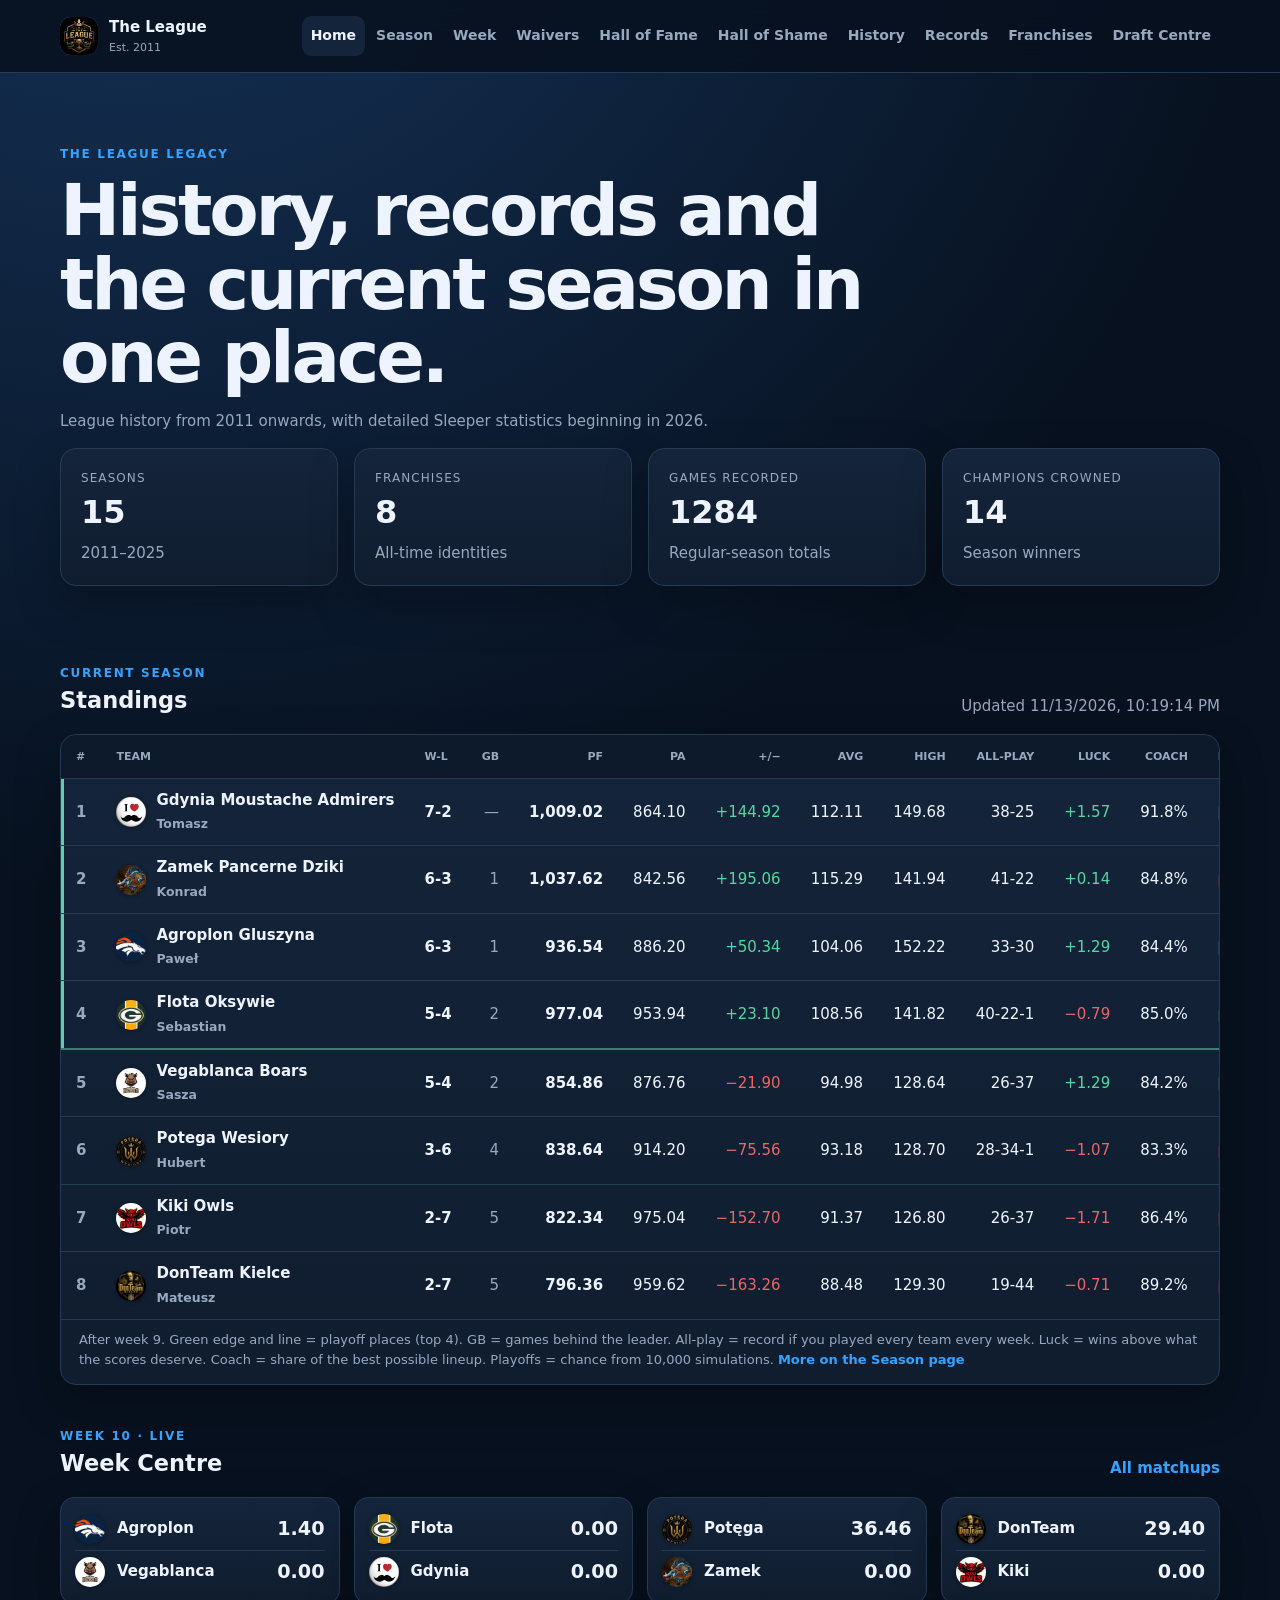
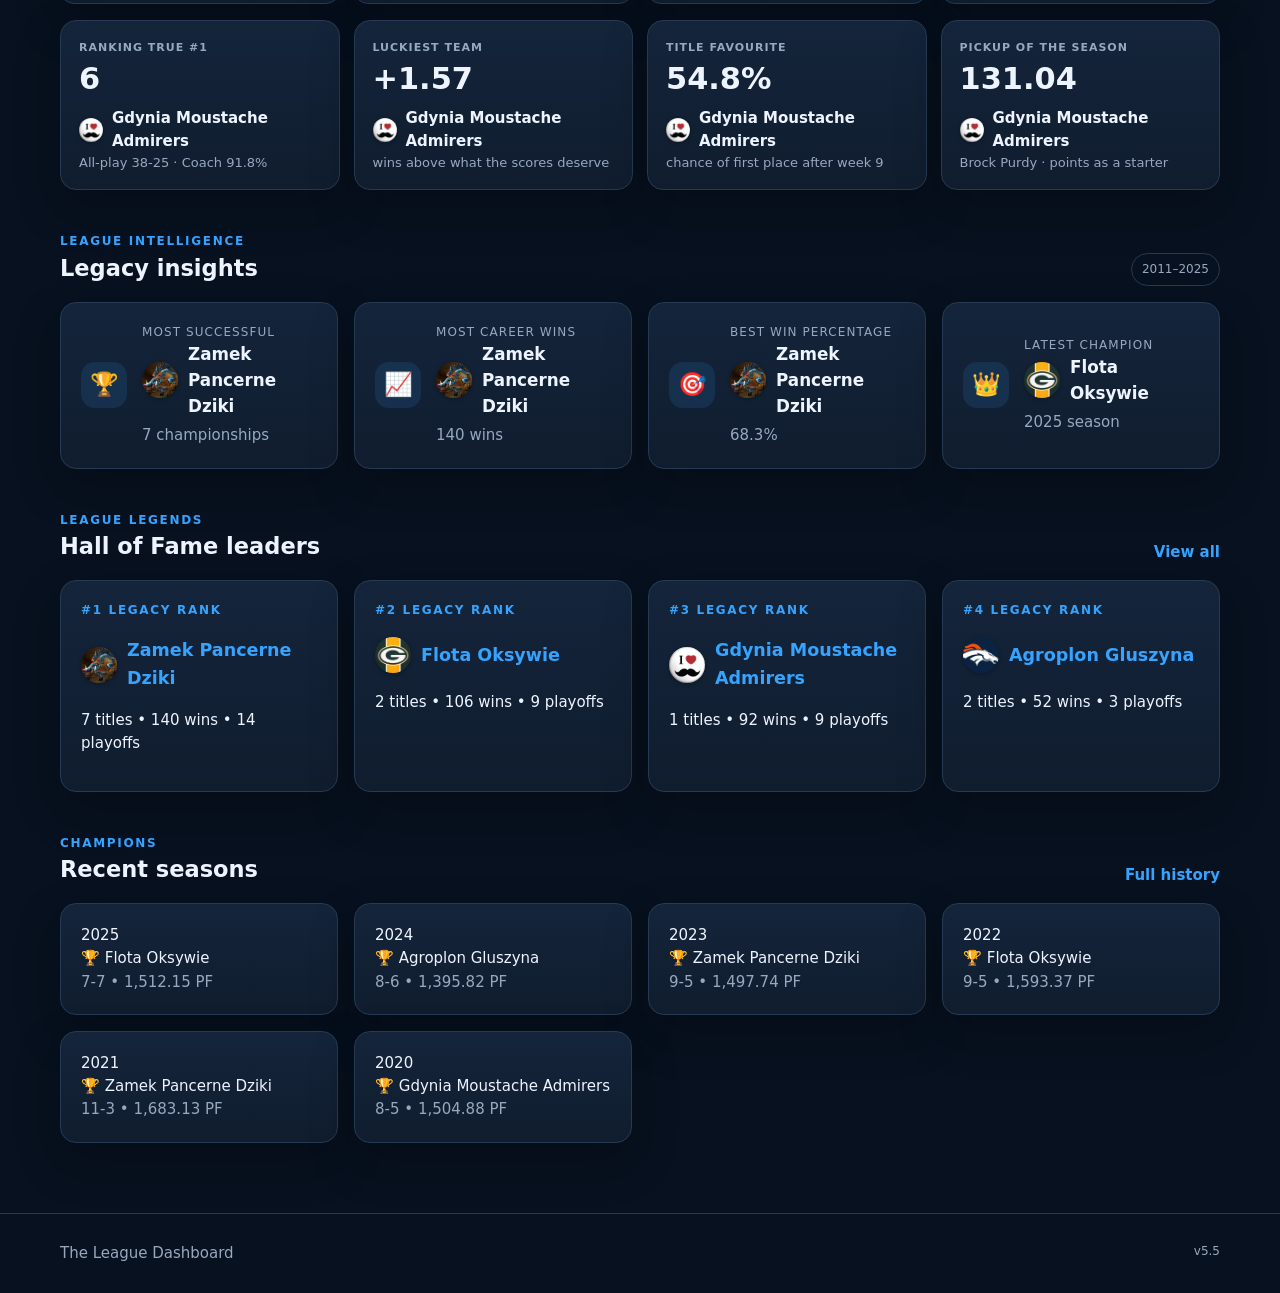
==== commit 141e329a: "Richer home standings table The home standings showed only W-L-T and points for. It is now built fro" ====
--- a/index.html
+++ b/index.html
@@ -1 +1 @@
-<!doctype html><html lang="en"><head><meta charset="utf-8"><meta name="viewport" content="width=device-width,initial-scale=1"><title>The League Dashboard</title><link rel="stylesheet" href="styles.css?v=4.3"><link rel="stylesheet" href="season.css?v=1.0"></head><body data-page="home"><header class="site-header"><div class="wrap header-inner"><a class="brand" href="index.html"><span class="brand-mark"><img src="logos/logo.png" alt="The League logo" style="display:block;width:100%;height:100%;object-fit:cover;border-radius:inherit"></span><span><strong>The League</strong><small>Est. 2011</small></span></a><button class="nav-toggle" type="button">Menu</button><nav class="nav"><a class="active" href="index.html">Home</a><a href="season.html">Season</a><a href="week.html">Week</a><a href="waivers.html">Waivers</a><a href="hall-of-fame.html">Hall of Fame</a><a href="hall-of-shame.html">Hall of Shame</a><a href="history.html">History</a><a href="records.html">Records</a><a href="franchise.html">Franchises</a><a href="draft.html">Draft Centre</a></nav></div></header><main class="wrap"><section class="hero"><p class="eyebrow">The League Legacy</p><h1>History, records and the current season in one place.</h1><p class="lede">League history from 2011 onwards, with detailed Sleeper statistics beginning in 2026.</p><div id="hero-kpis" class="kpi-grid"></div></section><section><div class="section-heading"><div><p class="eyebrow">Current season</p><h2>Standings</h2></div><span id="live-updated" class="muted"></span></div><div id="live-standings" class="card table-wrap"><p class="muted">Loading current standings...</p></div></section><section><div class="section-heading"><div><p class="eyebrow" id="home-week-eyebrow">This week</p><h2>Week Centre</h2></div><a class="text-link" href="week.html">All matchups</a></div><div id="home-week" class="s-home-week"></div><div id="home-season" class="s-tiles" style="margin-top:16px"></div></section><section><div class="section-heading"><div><p class="eyebrow">League intelligence</p><h2>Legacy insights</h2></div><span class="scope-pill">2011–2025</span></div><div id="home-insights" class="insight-grid"></div></section><section><div class="section-heading"><div><p class="eyebrow">League legends</p><h2>Hall of Fame leaders</h2></div><a class="text-link" href="hall-of-fame.html">View all</a></div><div id="home-leaders" class="card-grid"></div></section><section><div class="section-heading"><div><p class="eyebrow">Champions</p><h2>Recent seasons</h2></div><a class="text-link" href="history.html">Full history</a></div><div id="recent-champions" class="timeline-grid"></div></section></main><dialog id="methodology-dialog" class="methodology-dialog" aria-labelledby="methodology-title"><div class="dialog-head"><div><p class="eyebrow">Calculated metric</p><h2 id="methodology-title">How this metric works</h2></div><button class="dialog-close" type="button" aria-label="Close explanation">×</button></div><div id="methodology-content" class="methodology-content"></div></dialog><footer><div class="wrap">The League Dashboard <span class="version">v5.5</span></div></footer><script src="legacy.js?v=4.2"></script><script src="logo-enhancer.js?v=1.0"></script><script src="season-core.js?v=1.0"></script><script src="home-week.js?v=1.0"></script></body></html>
+<!doctype html><html lang="en"><head><meta charset="utf-8"><meta name="viewport" content="width=device-width,initial-scale=1"><title>The League Dashboard</title><link rel="stylesheet" href="styles.css?v=4.3"><link rel="stylesheet" href="season.css?v=1.1"></head><body data-page="home"><header class="site-header"><div class="wrap header-inner"><a class="brand" href="index.html"><span class="brand-mark"><img src="logos/logo.png" alt="The League logo" style="display:block;width:100%;height:100%;object-fit:cover;border-radius:inherit"></span><span><strong>The League</strong><small>Est. 2011</small></span></a><button class="nav-toggle" type="button">Menu</button><nav class="nav"><a class="active" href="index.html">Home</a><a href="season.html">Season</a><a href="week.html">Week</a><a href="waivers.html">Waivers</a><a href="hall-of-fame.html">Hall of Fame</a><a href="hall-of-shame.html">Hall of Shame</a><a href="history.html">History</a><a href="records.html">Records</a><a href="franchise.html">Franchises</a><a href="draft.html">Draft Centre</a></nav></div></header><main class="wrap"><section class="hero"><p class="eyebrow">The League Legacy</p><h1>History, records and the current season in one place.</h1><p class="lede">League history from 2011 onwards, with detailed Sleeper statistics beginning in 2026.</p><div id="hero-kpis" class="kpi-grid"></div></section><section><div class="section-heading"><div><p class="eyebrow">Current season</p><h2>Standings</h2></div><span id="live-updated" class="muted"></span></div><div id="live-standings" class="card table-wrap"><p class="muted">Loading current standings...</p></div></section><section><div class="section-heading"><div><p class="eyebrow" id="home-week-eyebrow">This week</p><h2>Week Centre</h2></div><a class="text-link" href="week.html">All matchups</a></div><div id="home-week" class="s-home-week"></div><div id="home-season" class="s-tiles" style="margin-top:16px"></div></section><section><div class="section-heading"><div><p class="eyebrow">League intelligence</p><h2>Legacy insights</h2></div><span class="scope-pill">2011–2025</span></div><div id="home-insights" class="insight-grid"></div></section><section><div class="section-heading"><div><p class="eyebrow">League legends</p><h2>Hall of Fame leaders</h2></div><a class="text-link" href="hall-of-fame.html">View all</a></div><div id="home-leaders" class="card-grid"></div></section><section><div class="section-heading"><div><p class="eyebrow">Champions</p><h2>Recent seasons</h2></div><a class="text-link" href="history.html">Full history</a></div><div id="recent-champions" class="timeline-grid"></div></section></main><dialog id="methodology-dialog" class="methodology-dialog" aria-labelledby="methodology-title"><div class="dialog-head"><div><p class="eyebrow">Calculated metric</p><h2 id="methodology-title">How this metric works</h2></div><button class="dialog-close" type="button" aria-label="Close explanation">×</button></div><div id="methodology-content" class="methodology-content"></div></dialog><footer><div class="wrap">The League Dashboard <span class="version">v5.5</span></div></footer><script src="legacy.js?v=4.3"></script><script src="logo-enhancer.js?v=1.0"></script><script src="season-core.js?v=1.0"></script><script src="home-week.js?v=1.1"></script></body></html>
--- a/season.css
+++ b/season.css
@@ -171,6 +171,11 @@
 .s-two{display:grid;grid-template-columns:1fr 1fr;gap:20px}
 .s-two>*,.two-col>*{min-width:0}
 
+/* Home standings */
+.s-standings{min-width:1180px}
+.s-standings td{padding-top:10px;padding-bottom:10px}
+.s-standings tr.s-cutline td{border-bottom:2px solid rgba(85,214,160,.55)}
+
 /* Home page strip */
 .s-home-week{display:grid;grid-template-columns:repeat(4,minmax(0,1fr));gap:14px}
 .s-home-matchup{display:block;padding:10px 14px;color:var(--ink);text-decoration:none;border-radius:14px}
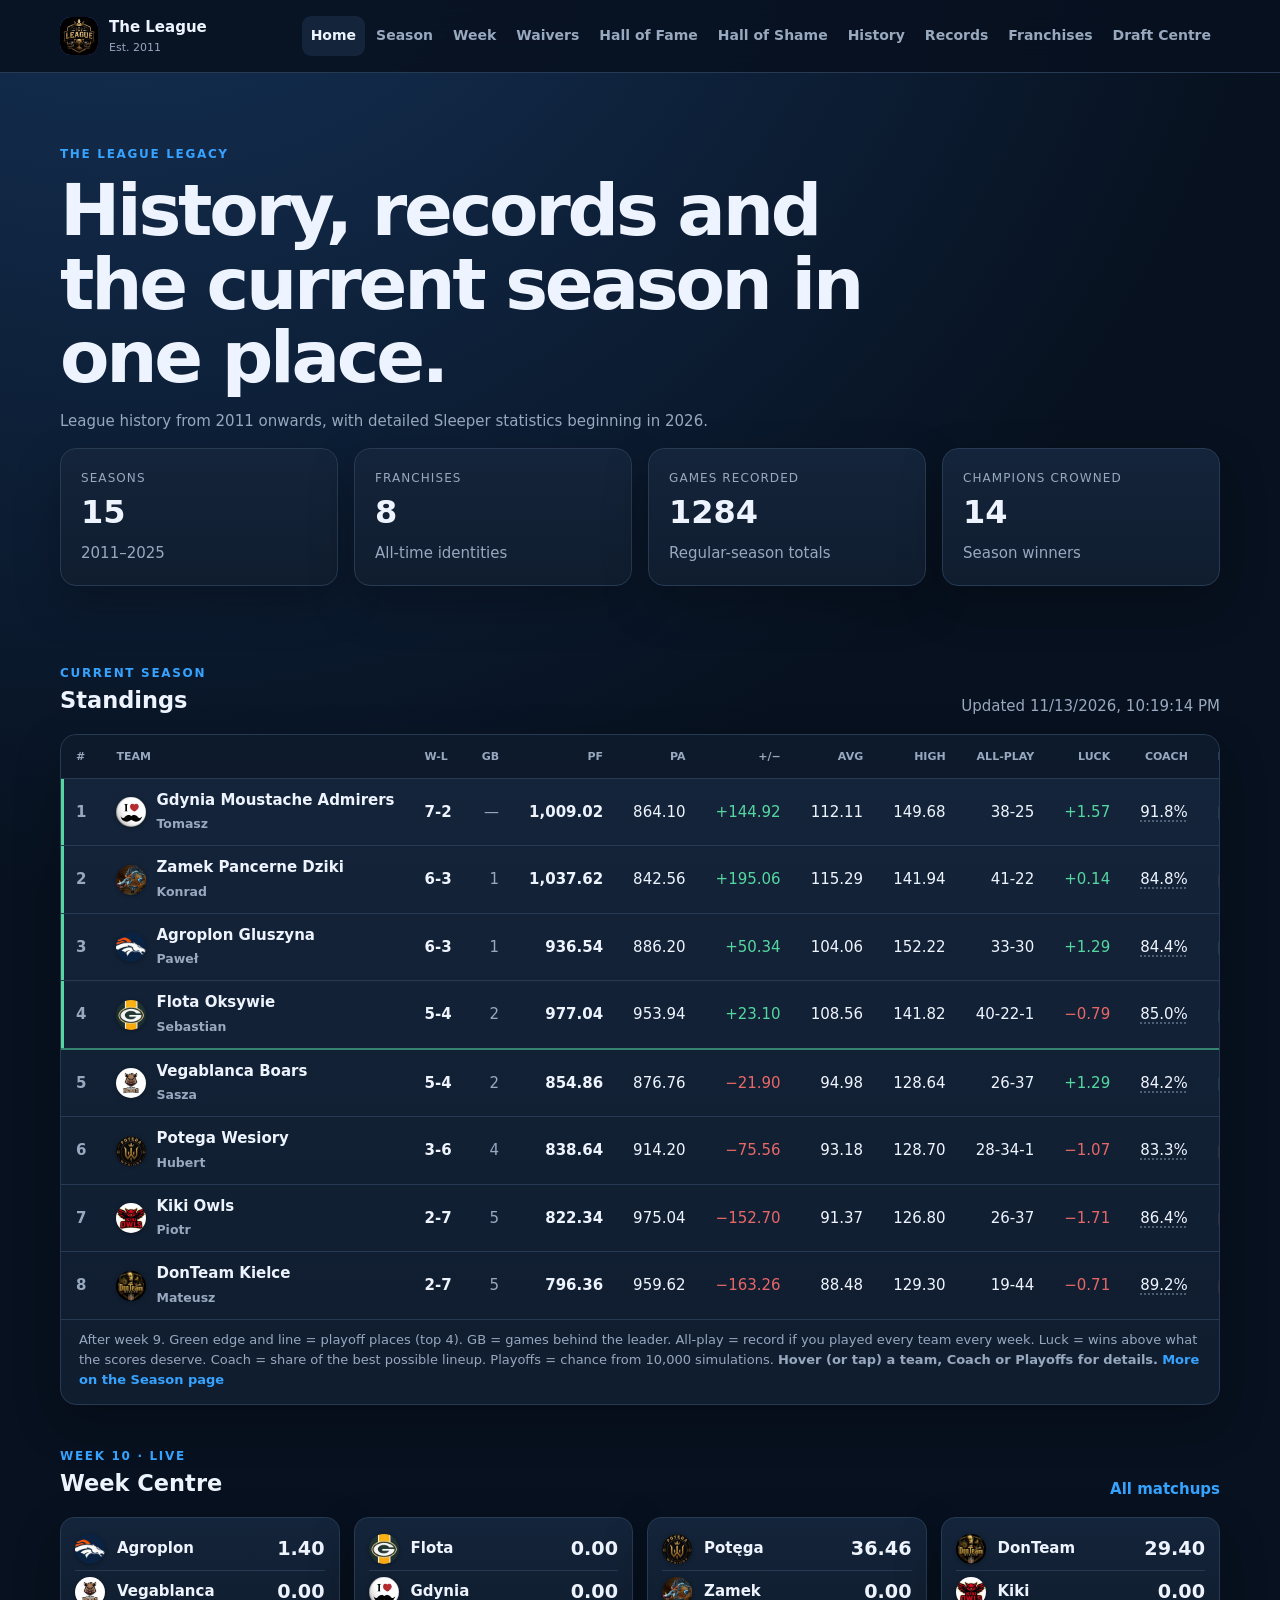
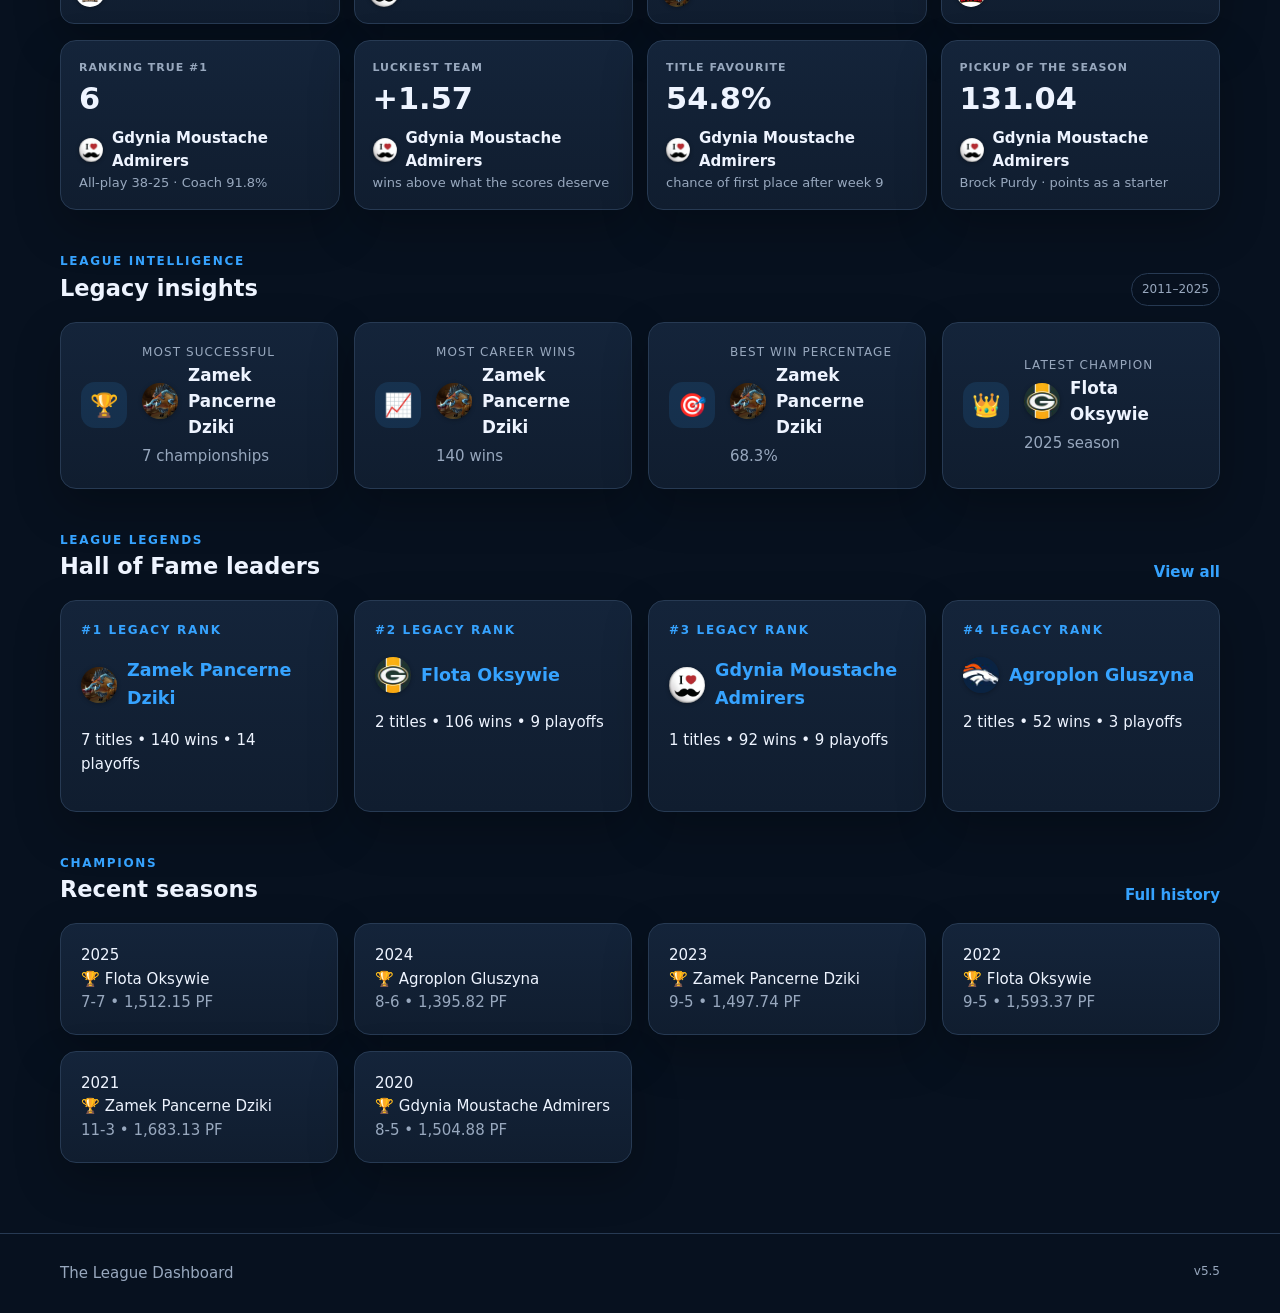
==== commit 1074374b: "Hover cards: team card, what-if playoff odds, worst lineup calls - Team card (hover a team): last 5 " ====
--- a/index.html
+++ b/index.html
@@ -1 +1 @@
-<!doctype html><html lang="en"><head><meta charset="utf-8"><meta name="viewport" content="width=device-width,initial-scale=1"><title>The League Dashboard</title><link rel="stylesheet" href="styles.css?v=4.3"><link rel="stylesheet" href="season.css?v=1.1"></head><body data-page="home"><header class="site-header"><div class="wrap header-inner"><a class="brand" href="index.html"><span class="brand-mark"><img src="logos/logo.png" alt="The League logo" style="display:block;width:100%;height:100%;object-fit:cover;border-radius:inherit"></span><span><strong>The League</strong><small>Est. 2011</small></span></a><button class="nav-toggle" type="button">Menu</button><nav class="nav"><a class="active" href="index.html">Home</a><a href="season.html">Season</a><a href="week.html">Week</a><a href="waivers.html">Waivers</a><a href="hall-of-fame.html">Hall of Fame</a><a href="hall-of-shame.html">Hall of Shame</a><a href="history.html">History</a><a href="records.html">Records</a><a href="franchise.html">Franchises</a><a href="draft.html">Draft Centre</a></nav></div></header><main class="wrap"><section class="hero"><p class="eyebrow">The League Legacy</p><h1>History, records and the current season in one place.</h1><p class="lede">League history from 2011 onwards, with detailed Sleeper statistics beginning in 2026.</p><div id="hero-kpis" class="kpi-grid"></div></section><section><div class="section-heading"><div><p class="eyebrow">Current season</p><h2>Standings</h2></div><span id="live-updated" class="muted"></span></div><div id="live-standings" class="card table-wrap"><p class="muted">Loading current standings...</p></div></section><section><div class="section-heading"><div><p class="eyebrow" id="home-week-eyebrow">This week</p><h2>Week Centre</h2></div><a class="text-link" href="week.html">All matchups</a></div><div id="home-week" class="s-home-week"></div><div id="home-season" class="s-tiles" style="margin-top:16px"></div></section><section><div class="section-heading"><div><p class="eyebrow">League intelligence</p><h2>Legacy insights</h2></div><span class="scope-pill">2011–2025</span></div><div id="home-insights" class="insight-grid"></div></section><section><div class="section-heading"><div><p class="eyebrow">League legends</p><h2>Hall of Fame leaders</h2></div><a class="text-link" href="hall-of-fame.html">View all</a></div><div id="home-leaders" class="card-grid"></div></section><section><div class="section-heading"><div><p class="eyebrow">Champions</p><h2>Recent seasons</h2></div><a class="text-link" href="history.html">Full history</a></div><div id="recent-champions" class="timeline-grid"></div></section></main><dialog id="methodology-dialog" class="methodology-dialog" aria-labelledby="methodology-title"><div class="dialog-head"><div><p class="eyebrow">Calculated metric</p><h2 id="methodology-title">How this metric works</h2></div><button class="dialog-close" type="button" aria-label="Close explanation">×</button></div><div id="methodology-content" class="methodology-content"></div></dialog><footer><div class="wrap">The League Dashboard <span class="version">v5.5</span></div></footer><script src="legacy.js?v=4.3"></script><script src="logo-enhancer.js?v=1.0"></script><script src="season-core.js?v=1.0"></script><script src="home-week.js?v=1.1"></script></body></html>
+<!doctype html><html lang="en"><head><meta charset="utf-8"><meta name="viewport" content="width=device-width,initial-scale=1"><title>The League Dashboard</title><link rel="stylesheet" href="styles.css?v=4.3"><link rel="stylesheet" href="season.css?v=1.2"></head><body data-page="home"><header class="site-header"><div class="wrap header-inner"><a class="brand" href="index.html"><span class="brand-mark"><img src="logos/logo.png" alt="The League logo" style="display:block;width:100%;height:100%;object-fit:cover;border-radius:inherit"></span><span><strong>The League</strong><small>Est. 2011</small></span></a><button class="nav-toggle" type="button">Menu</button><nav class="nav"><a class="active" href="index.html">Home</a><a href="season.html">Season</a><a href="week.html">Week</a><a href="waivers.html">Waivers</a><a href="hall-of-fame.html">Hall of Fame</a><a href="hall-of-shame.html">Hall of Shame</a><a href="history.html">History</a><a href="records.html">Records</a><a href="franchise.html">Franchises</a><a href="draft.html">Draft Centre</a></nav></div></header><main class="wrap"><section class="hero"><p class="eyebrow">The League Legacy</p><h1>History, records and the current season in one place.</h1><p class="lede">League history from 2011 onwards, with detailed Sleeper statistics beginning in 2026.</p><div id="hero-kpis" class="kpi-grid"></div></section><section><div class="section-heading"><div><p class="eyebrow">Current season</p><h2>Standings</h2></div><span id="live-updated" class="muted"></span></div><div id="live-standings" class="card table-wrap"><p class="muted">Loading current standings...</p></div></section><section><div class="section-heading"><div><p class="eyebrow" id="home-week-eyebrow">This week</p><h2>Week Centre</h2></div><a class="text-link" href="week.html">All matchups</a></div><div id="home-week" class="s-home-week"></div><div id="home-season" class="s-tiles" style="margin-top:16px"></div></section><section><div class="section-heading"><div><p class="eyebrow">League intelligence</p><h2>Legacy insights</h2></div><span class="scope-pill">2011–2025</span></div><div id="home-insights" class="insight-grid"></div></section><section><div class="section-heading"><div><p class="eyebrow">League legends</p><h2>Hall of Fame leaders</h2></div><a class="text-link" href="hall-of-fame.html">View all</a></div><div id="home-leaders" class="card-grid"></div></section><section><div class="section-heading"><div><p class="eyebrow">Champions</p><h2>Recent seasons</h2></div><a class="text-link" href="history.html">Full history</a></div><div id="recent-champions" class="timeline-grid"></div></section></main><dialog id="methodology-dialog" class="methodology-dialog" aria-labelledby="methodology-title"><div class="dialog-head"><div><p class="eyebrow">Calculated metric</p><h2 id="methodology-title">How this metric works</h2></div><button class="dialog-close" type="button" aria-label="Close explanation">×</button></div><div id="methodology-content" class="methodology-content"></div></dialog><footer><div class="wrap">The League Dashboard <span class="version">v5.5</span></div></footer><script src="legacy.js?v=4.3"></script><script src="logo-enhancer.js?v=1.0"></script><script src="season-core.js?v=1.1"></script><script src="home-week.js?v=1.2"></script></body></html>
--- a/season.css
+++ b/season.css
@@ -171,6 +171,42 @@
 .s-two{display:grid;grid-template-columns:1fr 1fr;gap:20px}
 .s-two>*,.two-col>*{min-width:0}
 
+/* Hover cards */
+.s-has-card{cursor:pointer;border-radius:8px;outline-offset:2px}
+td.s-has-card:hover,td.s-has-card:focus-visible{background:rgba(54,163,255,.08)}
+td .s-has-card,td.s-has-card .s-hc-hint{text-decoration:underline dotted rgba(152,168,190,.6);text-underline-offset:4px}
+.s-hovercard{position:fixed;z-index:110;width:min(340px,calc(100vw - 16px));max-height:min(78vh,620px);overflow:auto;padding:14px 16px;border:1px solid #33507a;border-radius:16px;background:rgba(9,20,36,.98);box-shadow:0 24px 60px rgba(0,0,0,.55);font-size:13px;color:var(--ink)}
+.s-hovercard[hidden]{display:none}
+.s-hc-head{display:flex;align-items:center;gap:11px}
+.s-hc-head .s-logo{width:40px;height:40px}
+.s-hc-head strong{display:block;font-size:15px}
+.s-hc-head small{color:var(--muted)}
+.s-hovercard h5{margin:12px 0 5px;color:var(--muted);font-size:10px;font-weight:850;letter-spacing:.09em;text-transform:uppercase}
+.s-hc-sub{color:var(--muted);margin:6px 0 0;font-size:12px;line-height:1.45}
+.s-hc-sub strong{color:var(--ink)}
+.s-hc-list{list-style:none;margin:0;padding:0}
+.s-hc-list li{display:grid;grid-template-columns:auto 1fr auto auto;gap:8px;align-items:center;padding:4px 0;border-bottom:1px solid rgba(39,58,83,.6)}
+.s-hc-list li:last-child{border-bottom:0}
+.s-hc-list li em,.s-hc-list li span em{color:var(--muted);font-style:normal;font-size:11px}
+.s-hc-list li b{font-variant-numeric:tabular-nums}
+.s-hc-list li:not(:has(.s-hc-res)){grid-template-columns:1fr auto auto}
+.s-hc-res{display:inline-grid;place-items:center;width:18px;height:18px;border-radius:5px;font-style:normal;font-size:10px;font-weight:900}
+.s-hc-next{margin:0}
+.s-hc-spark{display:flex;align-items:center;gap:8px}
+.s-hc-spark span{font-weight:850}
+.s-hc-big{margin:12px 0 2px}
+.s-hc-big b{display:block;font-size:1.9rem;font-weight:900;line-height:1.1}
+.s-hc-big span{color:var(--muted);font-size:12px}
+.s-hc-whatif{display:grid;grid-template-columns:1fr 1fr;gap:8px}
+.s-hc-whatif>div{padding:9px 11px;border-radius:11px;border:1px solid var(--line)}
+.s-hc-win{background:rgba(85,214,160,.08);border-color:rgba(85,214,160,.35)!important}
+.s-hc-loss{background:rgba(230,103,103,.08);border-color:rgba(230,103,103,.35)!important}
+.s-hc-whatif small{display:block;color:var(--muted);font-size:10px;font-weight:850;letter-spacing:.08em;text-transform:uppercase}
+.s-hc-whatif b{display:block;font-size:1.3rem;font-weight:900}
+.s-hc-whatif em{font-style:normal;font-size:12px;font-weight:800}
+.s-hc-mistake{grid-template-columns:30px 1fr auto!important}
+.s-hc-mistake>span{color:var(--muted);font-weight:800;font-size:11px}
+
 /* Home standings */
 .s-standings{min-width:1180px}
 .s-standings td{padding-top:10px;padding-bottom:10px}
